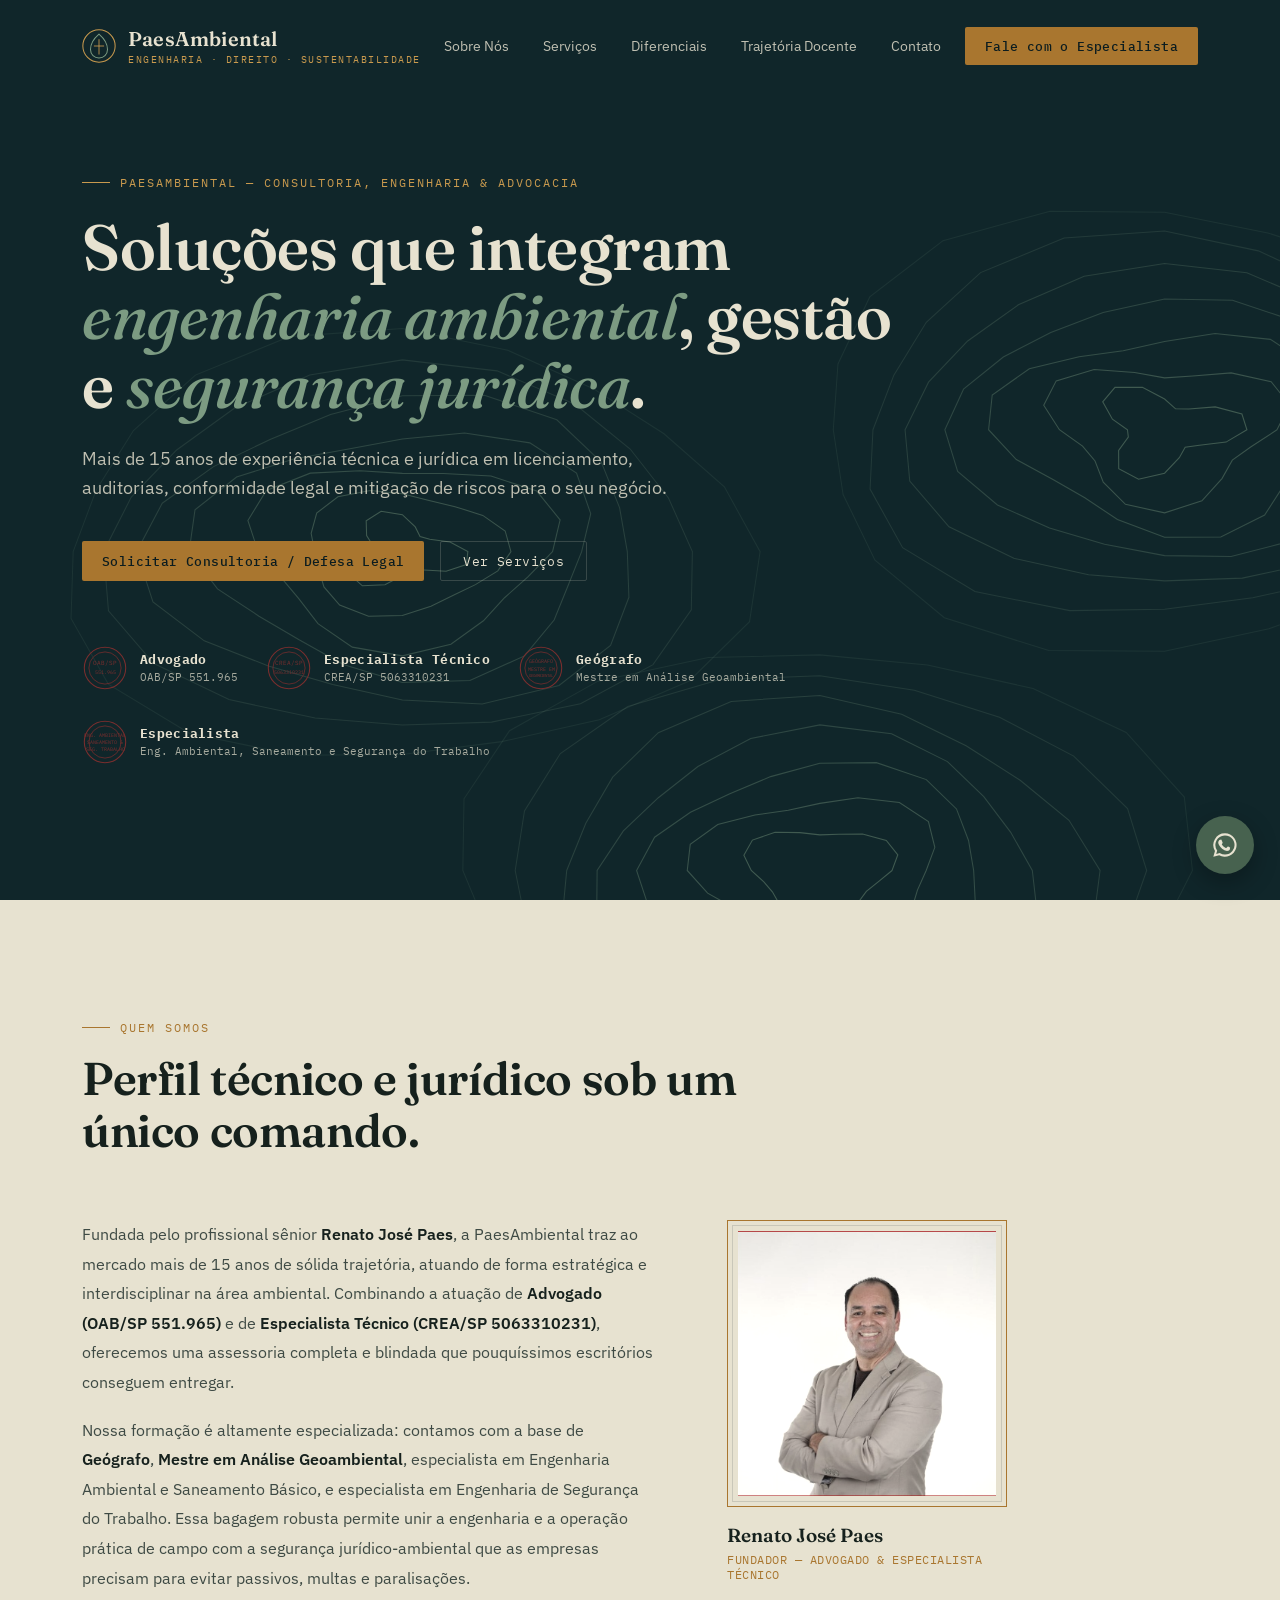
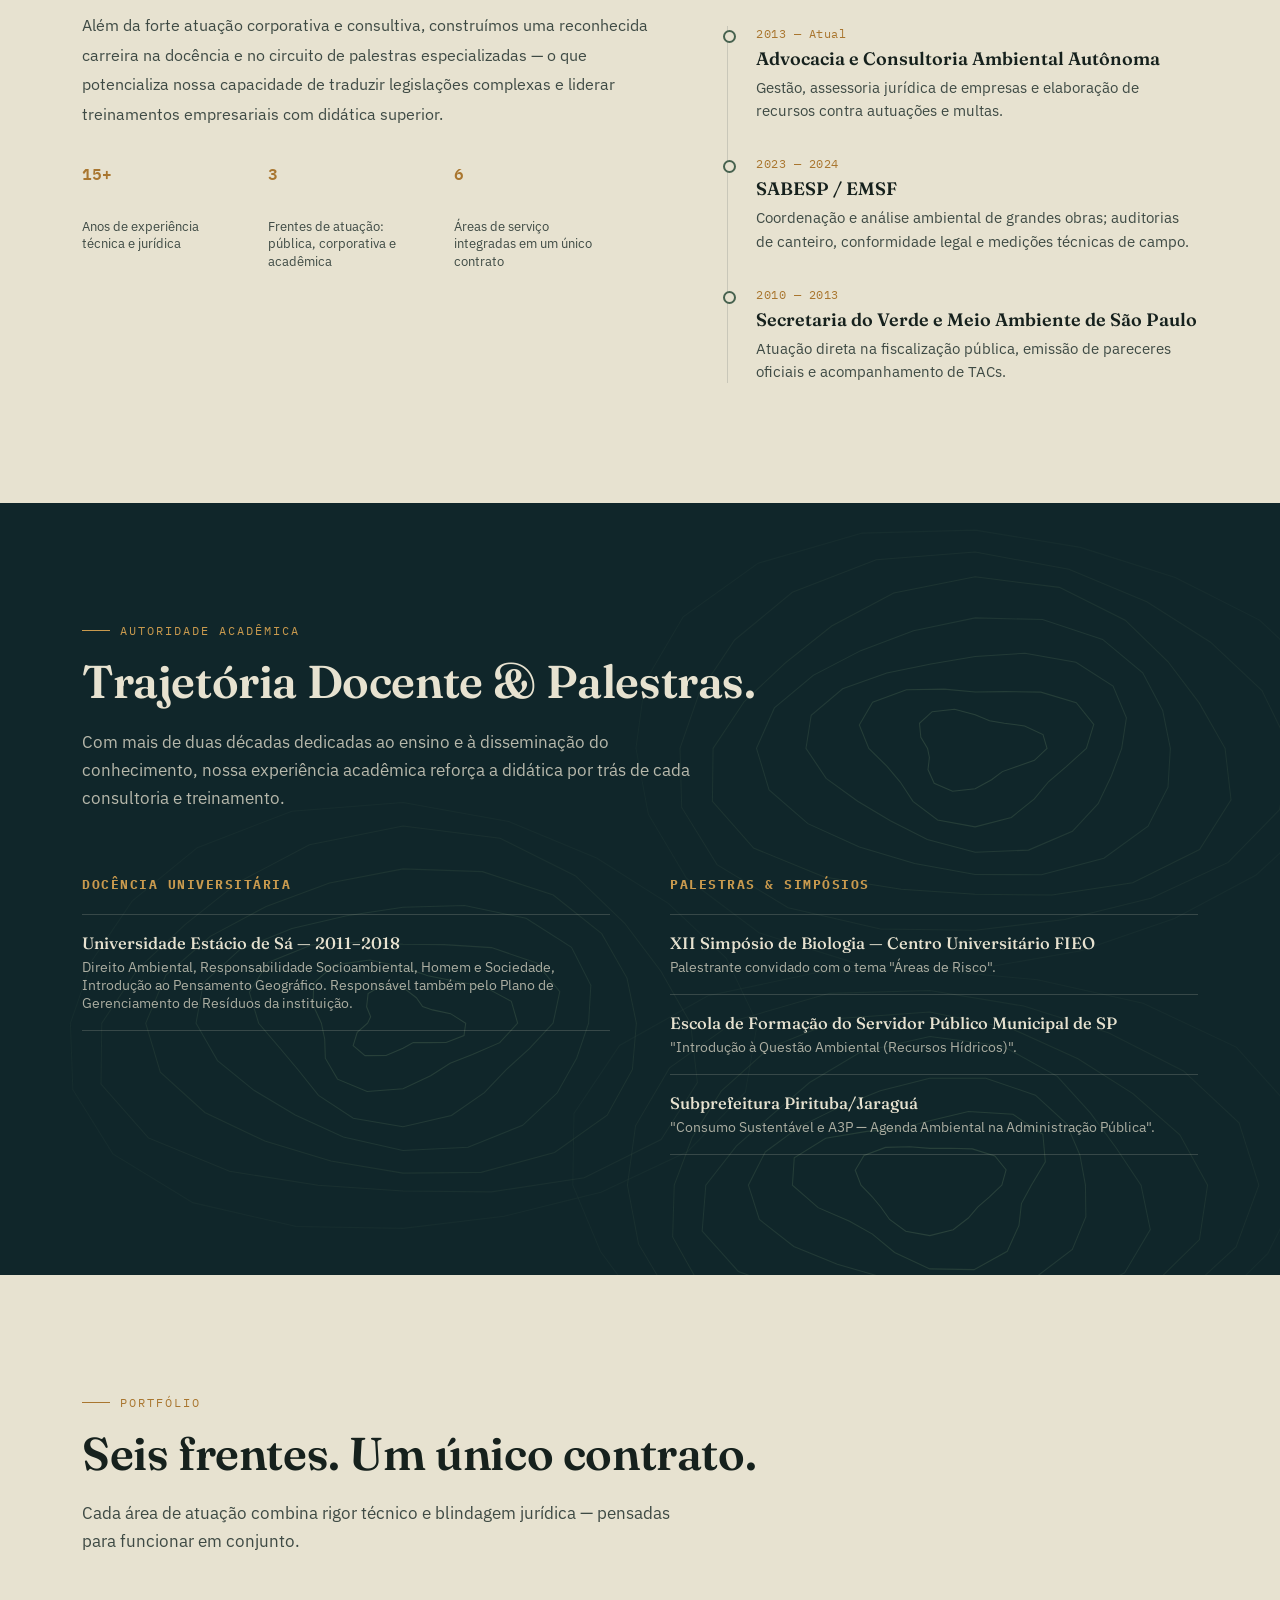
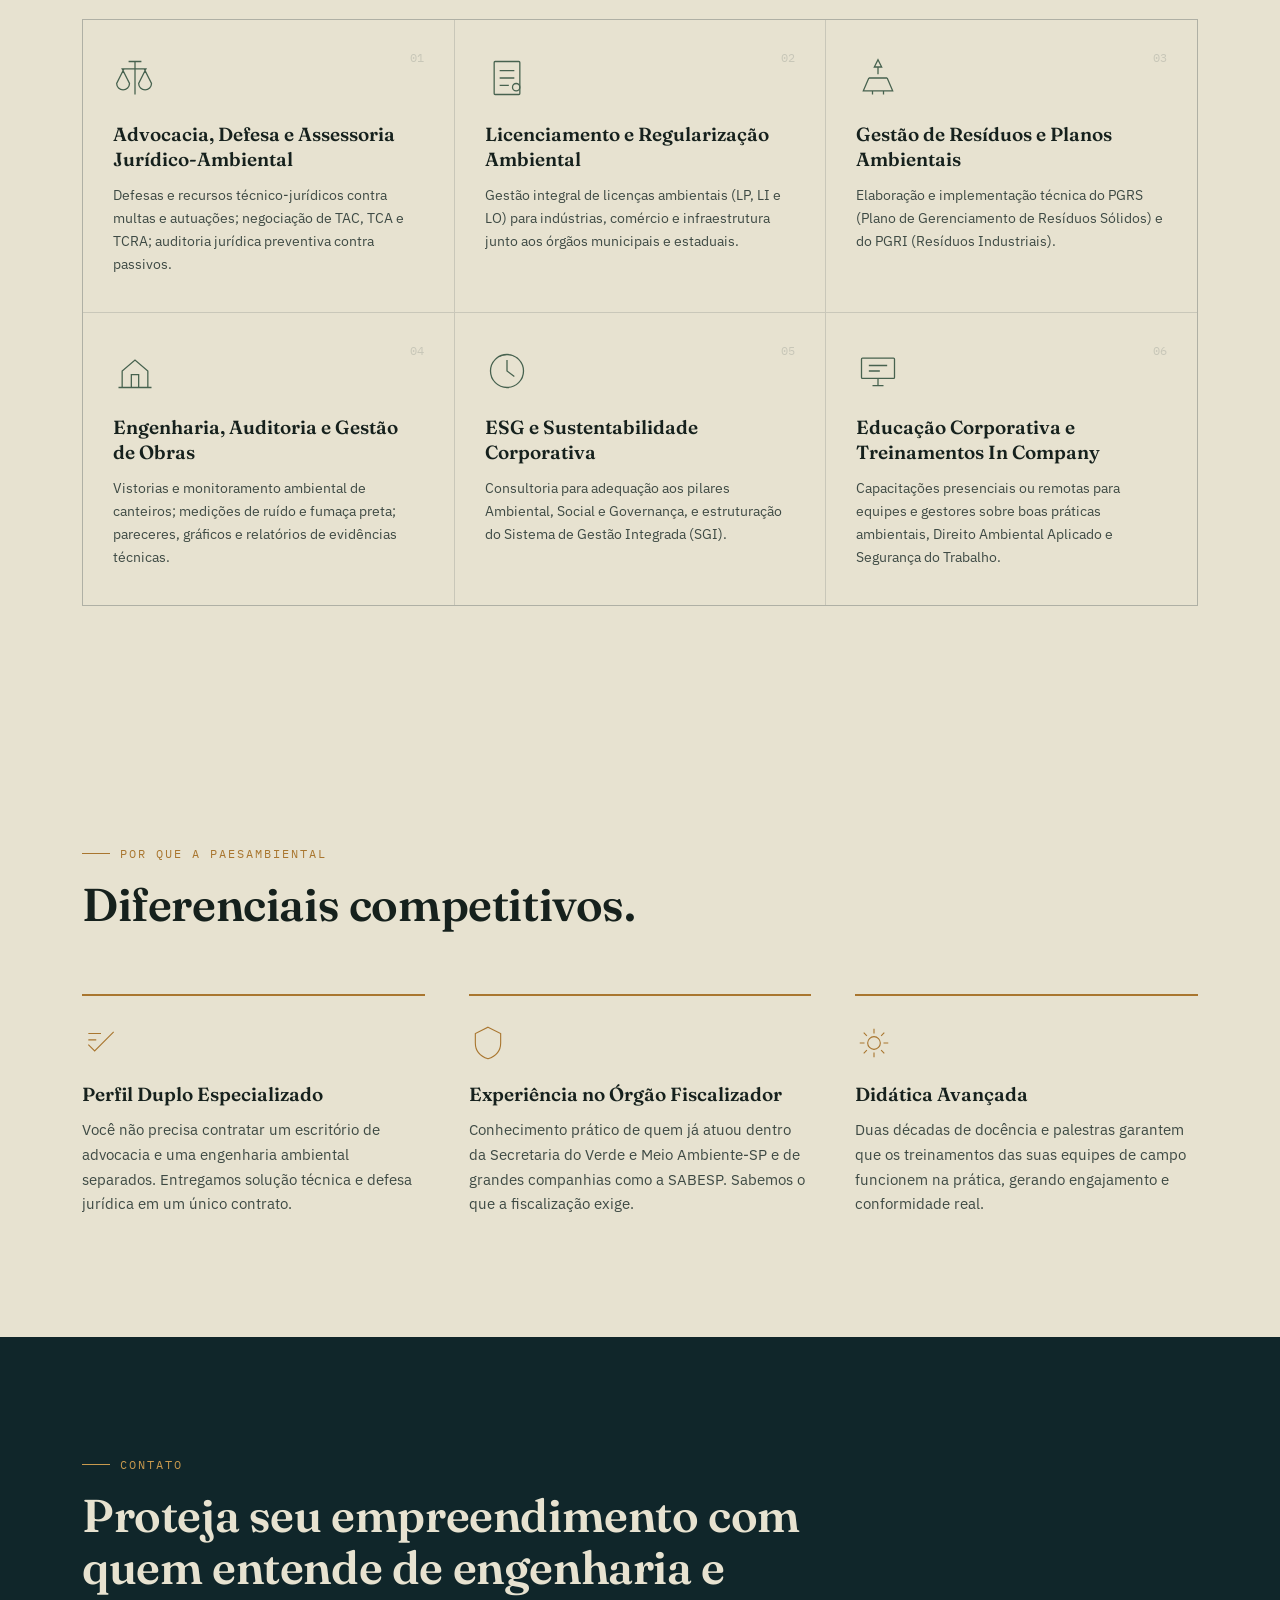
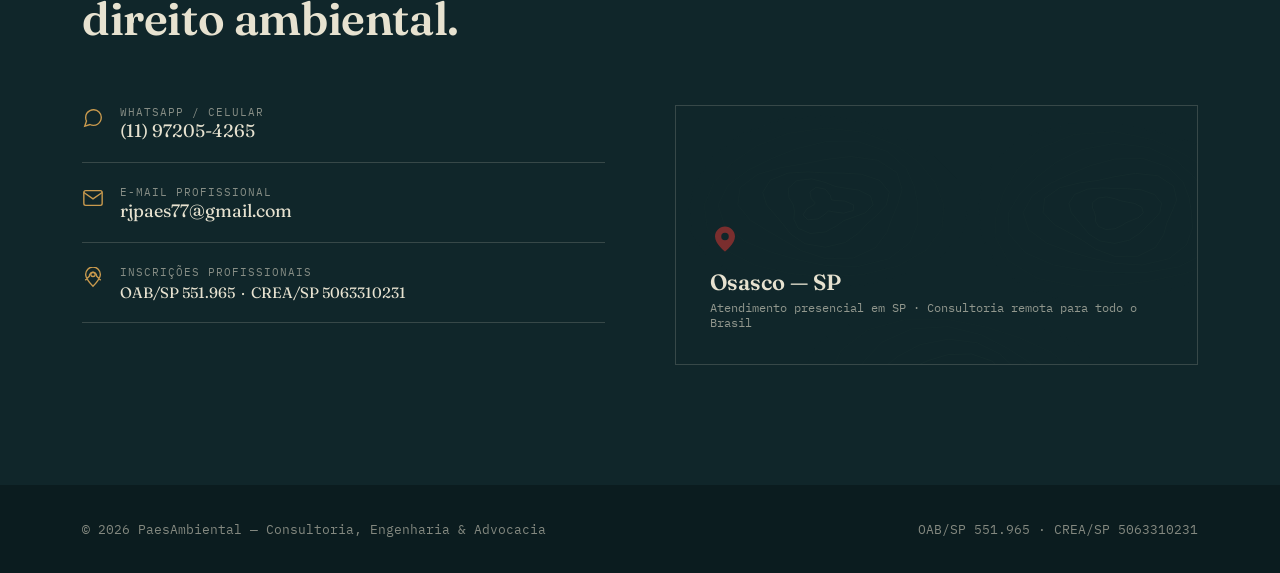
==== index.html @ eb21b3b8 "first commit" ====
<!DOCTYPE html>
<html lang="pt-BR">
<head>
<meta charset="UTF-8">
<meta name="viewport" content="width=device-width, initial-scale=1.0">
<title>PaesAmbiental — Engenharia, Direito & Sustentabilidade</title>
<link rel="preconnect" href="https://fonts.googleapis.com">
<link rel="preconnect" href="https://fonts.gstatic.com" crossorigin>
<link href="https://fonts.googleapis.com/css2?family=Fraunces:opsz,wght@9..144,400;9..144,500;9..144,600;9..144,700&family=IBM+Plex+Sans:wght@400;500;600&family=IBM+Plex+Mono:wght@400;500&display=swap" rel="stylesheet">
<style>
  :root{
    --ink:#10262A;
    --ink-2:#0B1C1F;
    --paper:#E7E2D0;
    --paper-2:#DED8C2;
    --moss:#47624F;
    --moss-light:#7C9B82;
    --brass:#A9762F;
    --brass-light:#C99A4E;
    --stamp:#7A2E2E;
    --text:#16211D;
    --text-soft:#3E4A44;
    --line: rgba(16,38,42,0.14);
    --line-light: rgba(231,226,208,0.18);
    --display: 'Fraunces', serif;
    --body: 'IBM Plex Sans', sans-serif;
    --mono: 'IBM Plex Mono', monospace;
  }
  *{margin:0;padding:0;box-sizing:border-box;}
  html{scroll-behavior:smooth;}
  body{
    font-family:var(--body);
    background:var(--paper);
    color:var(--text);
    overflow-x:hidden;
  }
  @media (prefers-reduced-motion: reduce){
    html{scroll-behavior:auto;}
    *{animation-duration:0.001ms !important; animation-iteration-count:1 !important; transition-duration:0.001ms !important;}
  }
  a{color:inherit;}
  img,svg{display:block;max-width:100%;}
  .wrap{max-width:1180px;margin:0 auto;padding:0 32px;}
  ::selection{background:var(--brass); color:var(--paper);}

  /* ---------- Contour texture (signature motif) ---------- */
  .contour-field{position:absolute;inset:0;overflow:hidden;pointer-events:none;z-index:0;}
  .contour-field svg{width:100%;height:100%;}
  .contour-line{fill:none;stroke-width:1;}

  /* ---------- Header ---------- */
  header{
    position:fixed;top:0;left:0;right:0;z-index:1000;
    background:rgba(16,38,42,0.0);
    transition:background .4s ease, box-shadow .4s ease, padding .3s ease;
    padding:26px 0;
  }
  header.scrolled{
    background:rgba(16,38,42,0.94);
    backdrop-filter:blur(8px);
    padding:14px 0;
    box-shadow:0 8px 30px rgba(0,0,0,0.25);
  }
  header .wrap{display:flex;align-items:center;justify-content:space-between;}
  .brand{display:flex;align-items:center;gap:12px;font-family:var(--display);font-weight:600;font-size:20px;color:var(--paper);letter-spacing:.2px;}
  .brand .mark{width:34px;height:34px;flex-shrink:0;}
  .brand small{display:block;font-family:var(--mono);font-size:9.5px;letter-spacing:1.5px;color:var(--brass-light);font-weight:400;text-transform:uppercase;margin-top:2px;}
  nav.mainnav{display:flex;align-items:center;gap:34px;}
  nav.mainnav a{
    font-size:14px;color:var(--paper);text-decoration:none;opacity:.82;
    position:relative;padding:4px 0;transition:opacity .2s;
  }
  nav.mainnav a:hover{opacity:1;}
  nav.mainnav a::after{
    content:'';position:absolute;left:0;bottom:0;height:1px;width:0;background:var(--brass-light);
    transition:width .25s ease;
  }
  nav.mainnav a:hover::after{width:100%;}
  .cta-btn{
    font-family:var(--mono);font-size:12.5px;letter-spacing:.4px;
    background:var(--brass);color:var(--ink-2);border:none;
    padding:11px 20px;border-radius:2px;cursor:pointer;text-decoration:none;
    display:inline-flex;align-items:center;gap:8px;font-weight:500;
    transition:background .2s, transform .2s;white-space:nowrap;
  }
  .cta-btn:hover{background:var(--brass-light);transform:translateY(-1px);}
  .burger{display:none;flex-direction:column;gap:5px;background:none;border:none;cursor:pointer;padding:6px;}
  .burger span{width:24px;height:2px;background:var(--paper);}

  .mobile-menu{
    position:fixed;inset:0;background:var(--ink-2);z-index:1100;
    display:flex;flex-direction:column;align-items:center;justify-content:center;gap:28px;
    transform:translateY(-100%);transition:transform .4s cubic-bezier(.7,0,.3,1);
  }
  .mobile-menu.open{transform:translateY(0);}
  .mobile-menu a{font-family:var(--display);font-size:26px;color:var(--paper);text-decoration:none;}
  .mobile-close{position:absolute;top:26px;right:32px;background:none;border:none;color:var(--paper);font-size:28px;cursor:pointer;}

  /* ---------- Hero ---------- */
  .hero{
    position:relative;min-height:100vh;background:var(--ink);color:var(--paper);
    display:flex;align-items:center;overflow:hidden;padding-top:110px;padding-bottom:70px;
  }
  .hero .wrap{position:relative;z-index:2;}
  .eyebrow{
    font-family:var(--mono);font-size:12px;letter-spacing:2px;text-transform:uppercase;
    color:var(--brass-light);margin-bottom:22px;display:flex;align-items:center;gap:10px;
    opacity:0;animation:fadeUp .8s .1s ease forwards;
  }
  .eyebrow::before{content:'';width:28px;height:1px;background:var(--brass-light);}
  h1.headline{
    font-family:var(--display);font-weight:600;
    font-size:clamp(34px,5.4vw,64px);line-height:1.08;letter-spacing:-.5px;
    max-width:850px;
    opacity:0;animation:fadeUp .9s .25s ease forwards;
  }
  h1.headline em{font-style:italic;font-weight:500;color:var(--moss-light);}
  .sub{
    margin-top:26px;font-size:18px;line-height:1.6;max-width:600px;color:rgba(231,226,208,.82);
    opacity:0;animation:fadeUp .9s .4s ease forwards;
  }
  .hero-actions{margin-top:38px;display:flex;gap:16px;flex-wrap:wrap;opacity:0;animation:fadeUp .9s .55s ease forwards;}
  .btn-ghost{
    font-family:var(--mono);font-size:12.5px;letter-spacing:.4px;color:var(--paper);
    border:1px solid var(--line-light);padding:11px 22px;border-radius:2px;text-decoration:none;
    transition:border-color .2s, background .2s;
  }
  .btn-ghost:hover{border-color:var(--brass-light);background:rgba(255,255,255,.04);}

  .seals-row{
    margin-top:64px;display:flex;gap:28px;flex-wrap:wrap;
    opacity:0;animation:fadeUp .9s .7s ease forwards;
  }
  .seal{
    display:flex;align-items:center;gap:12px;
  }
  .seal .stamp-icon{width:46px;height:46px;flex-shrink:0;}
  .seal .seal-text{font-family:var(--mono);font-size:11px;line-height:1.5;color:rgba(231,226,208,.7);}
  .seal .seal-text b{display:block;color:var(--paper);font-size:12.5px;letter-spacing:.3px;}

  @keyframes fadeUp{from{opacity:0;transform:translateY(18px);}to{opacity:1;transform:translateY(0);}}

  /* ---------- Section shared ---------- */
  section{position:relative;padding:120px 0;}
  .section-dark{background:var(--ink);color:var(--paper);}
  .section-tag{
    font-family:var(--mono);font-size:12px;letter-spacing:2px;text-transform:uppercase;color:var(--brass);
    display:flex;align-items:center;gap:10px;margin-bottom:18px;
  }
  .section-dark .section-tag{color:var(--brass-light);}
  .section-tag::before{content:'';width:28px;height:1px;background:currentColor;}
  h2.section-title{
    font-family:var(--display);font-weight:600;font-size:clamp(28px,4vw,46px);
    letter-spacing:-.4px;line-height:1.12;max-width:720px;
  }
  .section-intro{margin-top:20px;max-width:620px;font-size:16.5px;line-height:1.7;color:var(--text-soft);}
  .section-dark .section-intro{color:rgba(231,226,208,.78);}

  .reveal{opacity:0;transform:translateY(28px);transition:opacity .7s ease, transform .7s ease;}
  .reveal.in{opacity:1;transform:translateY(0);}

  /* ---------- Sobre ---------- */
  .about-grid{margin-top:64px;display:grid;grid-template-columns:1.1fr .9fr;gap:70px;align-items:start;}
  .about-copy p{font-size:16px;line-height:1.85;color:var(--text-soft);margin-bottom:18px;}
  .about-copy strong{color:var(--text);font-weight:600;}

  .stat-block{display:flex;gap:36px;margin-top:36px;flex-wrap:wrap;}
  .stat{font-family:var(--display);}
  .stat .num{font-size:46px;font-weight:600;color:var(--moss);line-height:1;}
  .stat .num span{font-family:var(--mono);font-size:16px;color:var(--brass);vertical-align:top;}
  .stat .label{font-family:var(--body);font-size:12.5px;color:var(--text-soft);margin-top:6px;max-width:150px;line-height:1.4;}

  .portrait-card{margin-bottom:44px;}
  .portrait-frame{
    position:relative;width:100%;max-width:280px;aspect-ratio:4/4.1;overflow:hidden;
    border:1px solid var(--brass);padding:10px;
  }
  .portrait-frame::before{
    content:'';position:absolute;top:4px;left:4px;right:4px;bottom:4px;border:1px solid var(--line);
    pointer-events:none;z-index:2;
  }
  .portrait-frame img{
    width:100%;height:100%;object-fit:cover;object-position:center 20%;
    filter:grayscale(.35) sepia(.08) contrast(1.03);
  }
  .portrait-caption{margin-top:16px;max-width:280px;}
  .portrait-caption .p-name{font-family:var(--display);font-weight:600;font-size:19px;}
  .portrait-caption .p-role{font-family:var(--mono);font-size:11.5px;letter-spacing:.5px;color:var(--brass);margin-top:5px;text-transform:uppercase;}

  .timeline{border-left:1px solid var(--line);padding-left:28px;display:flex;flex-direction:column;gap:34px;}
  .tl-item{position:relative;}
  .tl-item::before{
    content:'';position:absolute;left:-33px;top:4px;width:9px;height:9px;border-radius:50%;
    background:var(--paper);border:2px solid var(--moss);
  }
  .tl-item .tl-date{font-family:var(--mono);font-size:12px;color:var(--brass);letter-spacing:.5px;}
  .tl-item h4{font-family:var(--display);font-weight:600;font-size:18px;margin-top:6px;}
  .tl-item p{font-size:14.5px;color:var(--text-soft);margin-top:6px;line-height:1.6;}

  /* ---------- Docência ---------- */
  .lecture-grid{margin-top:64px;display:grid;grid-template-columns:1fr 1fr;gap:60px;}
  .lecture-col h3{font-family:var(--mono);font-size:12.5px;letter-spacing:1.5px;text-transform:uppercase;color:var(--brass-light);margin-bottom:22px;}
  .talk-item{border-top:1px solid var(--line-light);padding:18px 0;}
  .talk-item:last-child{border-bottom:1px solid var(--line-light);}
  .talk-item .talk-venue{font-family:var(--display);font-size:16.5px;font-weight:500;}
  .talk-item .talk-topic{font-size:14px;color:rgba(231,226,208,.72);margin-top:5px;}

  /* ---------- Serviços ---------- */
  .services-grid{margin-top:64px;display:grid;grid-template-columns:repeat(3,1fr);gap:1px;background:var(--line);border:1px solid var(--line);}
  .svc-card{
    background:var(--paper);padding:36px 30px;position:relative;overflow:hidden;
    transition:background .35s ease;
  }
  .svc-card:hover{background:var(--paper-2);}
  .svc-icon{width:44px;height:44px;color:var(--moss);margin-bottom:22px;transition:transform .35s ease;}
  .svc-card:hover .svc-icon{transform:translateY(-3px);}
  .svc-card h4{font-family:var(--display);font-weight:600;font-size:19px;margin-bottom:12px;line-height:1.3;}
  .svc-card p{font-size:14px;line-height:1.65;color:var(--text-soft);}
  .svc-num{position:absolute;top:30px;right:30px;font-family:var(--mono);font-size:12px;color:var(--line);}

  /* ---------- Diferenciais ---------- */
  .diff-grid{margin-top:64px;display:grid;grid-template-columns:repeat(3,1fr);gap:44px;}
  .diff-card{padding-top:28px;border-top:2px solid var(--brass);}
  .diff-card .diff-icon{width:38px;height:38px;color:var(--brass);margin-bottom:20px;}
  .diff-card h4{font-family:var(--display);font-weight:600;font-size:19px;margin-bottom:12px;}
  .diff-card p{font-size:14.5px;line-height:1.7;color:var(--text-soft);}

  /* ---------- Contato ---------- */
  .contact-wrap{display:grid;grid-template-columns:1fr 1fr;gap:70px;margin-top:60px;align-items:start;}
  .contact-list{display:flex;flex-direction:column;gap:22px;}
  .contact-row{display:flex;gap:16px;align-items:flex-start;padding-bottom:20px;border-bottom:1px solid var(--line-light);}
  .contact-row .c-icon{width:22px;height:22px;color:var(--brass-light);flex-shrink:0;margin-top:2px;}
  .contact-row .c-label{font-family:var(--mono);font-size:11px;letter-spacing:1px;text-transform:uppercase;color:rgba(231,226,208,.55);}
  .contact-row .c-value{font-family:var(--display);font-size:18px;margin-top:4px;}
  .contact-row a.c-value{text-decoration:none;transition:color .2s;}
  .contact-row a.c-value:hover{color:var(--brass-light);}

  .map-box{
    border:1px solid var(--line-light);padding:34px;position:relative;overflow:hidden;min-height:260px;
    display:flex;flex-direction:column;justify-content:flex-end;
  }
  .map-box .contour-field svg{opacity:.5;}
  .map-pin{width:30px;height:30px;color:var(--stamp);position:relative;z-index:2;}
  .map-box .city{font-family:var(--display);font-size:22px;font-weight:600;margin-top:14px;position:relative;z-index:2;}
  .map-box .region{font-family:var(--mono);font-size:12px;color:rgba(231,226,208,.6);margin-top:4px;position:relative;z-index:2;}

  footer{background:var(--ink-2);color:rgba(231,226,208,.55);padding:36px 0;font-size:12.5px;font-family:var(--mono);}
  footer .wrap{display:flex;justify-content:space-between;flex-wrap:wrap;gap:12px;}

  /* Floating WhatsApp */
  .float-wa{
    position:fixed;bottom:26px;right:26px;z-index:900;
    width:58px;height:58px;border-radius:50%;background:var(--moss);
    display:flex;align-items:center;justify-content:center;box-shadow:0 8px 24px rgba(0,0,0,.3);
    text-decoration:none;animation:pulse 2.6s infinite;
  }
  .float-wa svg{width:28px;height:28px;color:var(--paper);}
  @keyframes pulse{
    0%{box-shadow:0 8px 24px rgba(0,0,0,.3), 0 0 0 0 rgba(71,98,79,.55);}
    70%{box-shadow:0 8px 24px rgba(0,0,0,.3), 0 0 0 16px rgba(71,98,79,0);}
    100%{box-shadow:0 8px 24px rgba(0,0,0,.3), 0 0 0 0 rgba(71,98,79,0);}
  }

  /* Counter helper */
  .count{font-variant-numeric:tabular-nums;}

  @media (max-width:920px){
    nav.mainnav, header .cta-btn{display:none;}
    .burger{display:flex;}
    .about-grid, .lecture-grid, .contact-wrap{grid-template-columns:1fr;gap:40px;}
    .services-grid{grid-template-columns:1fr;}
    .diff-grid{grid-template-columns:1fr;gap:36px;}
    .seals-row{gap:20px;}
  }
</style>
</head>
<body>

<!-- ===== Header ===== -->
<header id="siteHeader">
  <div class="wrap">
    <div class="brand">
      <svg class="mark" viewBox="0 0 40 40" fill="none">
        <circle cx="20" cy="20" r="19" stroke="#C99A4E" stroke-width="1.2"/>
        <path d="M20 6 C13 12 10 18 10 24 C10 30 14.5 34 20 34 C25.5 34 30 30 30 24 C30 18 27 12 20 6 Z" stroke="#7C9B82" stroke-width="1.2" fill="none"/>
        <path d="M20 12 L20 30 M14 20 L26 20" stroke="#C99A4E" stroke-width="1"/>
      </svg>
      <div>
        PaesAmbiental
        <small>Engenharia · Direito · Sustentabilidade</small>
      </div>
    </div>
    <nav class="mainnav">
      <a href="#sobre">Sobre Nós</a>
      <a href="#servicos">Serviços</a>
      <a href="#diferenciais">Diferenciais</a>
      <a href="#docencia">Trajetória Docente</a>
      <a href="#contato">Contato</a>
    </nav>
    <a class="cta-btn" href="https://wa.me/5511972054265" target="_blank" rel="noopener">
      Fale com o Especialista
    </a>
    <button class="burger" id="burgerBtn" aria-label="Abrir menu">
      <span></span><span></span><span></span>
    </button>
  </div>
</header>

<div class="mobile-menu" id="mobileMenu">
  <button class="mobile-close" id="mobileClose" aria-label="Fechar menu">&times;</button>
  <a href="#sobre">Sobre Nós</a>
  <a href="#servicos">Serviços</a>
  <a href="#diferenciais">Diferenciais</a>
  <a href="#docencia">Trajetória Docente</a>
  <a href="#contato">Contato</a>
</div>

<!-- ===== Hero ===== -->
<section class="hero">
  <div class="contour-field" id="contourField"></div>
  <div class="wrap">
    <div class="eyebrow">PaesAmbiental — Consultoria, Engenharia &amp; Advocacia</div>
    <h1 class="headline">Soluções que integram <em>engenharia ambiental</em>, gestão e <em>segurança jurídica</em>.</h1>
    <p class="sub">Mais de 15 anos de experiência técnica e jurídica em licenciamento, auditorias, conformidade legal e mitigação de riscos para o seu negócio.</p>
    <div class="hero-actions">
      <a class="cta-btn" href="https://wa.me/5511972054265" target="_blank" rel="noopener">Solicitar Consultoria / Defesa Legal</a>
      <a class="btn-ghost" href="#servicos">Ver Serviços</a>
    </div>
    <div class="seals-row">
      <div class="seal">
        <svg class="stamp-icon" viewBox="0 0 60 60" fill="none"><circle cx="30" cy="30" r="27" stroke="#7A2E2E" stroke-width="1.4"/><circle cx="30" cy="30" r="21" stroke="#7A2E2E" stroke-width="1"/><text x="30" y="26" text-anchor="middle" font-family="IBM Plex Mono" font-size="8" fill="#7A2E2E">OAB/SP</text><text x="30" y="38" text-anchor="middle" font-family="IBM Plex Mono" font-size="7" fill="#7A2E2E">551.965</text></svg>
        <div class="seal-text"><b>Advogado</b>OAB/SP 551.965</div>
      </div>
      <div class="seal">
        <svg class="stamp-icon" viewBox="0 0 60 60" fill="none"><circle cx="30" cy="30" r="27" stroke="#7A2E2E" stroke-width="1.4"/><circle cx="30" cy="30" r="21" stroke="#7A2E2E" stroke-width="1"/><text x="30" y="26" text-anchor="middle" font-family="IBM Plex Mono" font-size="8" fill="#7A2E2E">CREA/SP</text><text x="30" y="38" text-anchor="middle" font-family="IBM Plex Mono" font-size="6.3" fill="#7A2E2E">5063310231</text></svg>
        <div class="seal-text"><b>Especialista Técnico</b>CREA/SP 5063310231</div>
      </div>
      <div class="seal">
        <svg class="stamp-icon" viewBox="0 0 60 60" fill="none"><circle cx="30" cy="30" r="27" stroke="#7A2E2E" stroke-width="1.4"/><circle cx="30" cy="30" r="21" stroke="#7A2E2E" stroke-width="1"/><text x="30" y="24" text-anchor="middle" font-family="IBM Plex Mono" font-size="6.5" fill="#7A2E2E">GEÓGRAFO</text><text x="30" y="34" text-anchor="middle" font-family="IBM Plex Mono" font-size="6.5" fill="#7A2E2E">MESTRE EM</text><text x="30" y="42" text-anchor="middle" font-family="IBM Plex Mono" font-size="5.6" fill="#7A2E2E">GEOAMBIENTAL</text></svg>
        <div class="seal-text"><b>Geógrafo</b>Mestre em Análise Geoambiental</div>
      </div>
      <div class="seal">
        <svg class="stamp-icon" viewBox="0 0 60 60" fill="none"><circle cx="30" cy="30" r="27" stroke="#7A2E2E" stroke-width="1.4"/><circle cx="30" cy="30" r="21" stroke="#7A2E2E" stroke-width="1"/><text x="30" y="24" text-anchor="middle" font-family="IBM Plex Mono" font-size="6" fill="#7A2E2E">ENG. AMBIENTAL</text><text x="30" y="33" text-anchor="middle" font-family="IBM Plex Mono" font-size="6" fill="#7A2E2E">SANEAMENTO &amp;</text><text x="30" y="42" text-anchor="middle" font-family="IBM Plex Mono" font-size="6" fill="#7A2E2E">SEG. TRABALHO</text></svg>
        <div class="seal-text"><b>Especialista</b>Eng. Ambiental, Saneamento e Segurança do Trabalho</div>
      </div>
    </div>
  </div>
</section>

<!-- ===== Sobre ===== -->
<section id="sobre">
  <div class="wrap">
    <div class="section-tag reveal">Quem Somos</div>
    <h2 class="section-title reveal">Perfil técnico e jurídico sob um único comando.</h2>
    <div class="about-grid">
      <div class="about-copy reveal">
        <p>Fundada pelo profissional sênior <strong>Renato José Paes</strong>, a PaesAmbiental traz ao mercado mais de 15 anos de sólida trajetória, atuando de forma estratégica e interdisciplinar na área ambiental. Combinando a atuação de <strong>Advogado (OAB/SP 551.965)</strong> e de <strong>Especialista Técnico (CREA/SP 5063310231)</strong>, oferecemos uma assessoria completa e blindada que pouquíssimos escritórios conseguem entregar.</p>
        <p>Nossa formação é altamente especializada: contamos com a base de <strong>Geógrafo</strong>, <strong>Mestre em Análise Geoambiental</strong>, especialista em Engenharia Ambiental e Saneamento Básico, e especialista em Engenharia de Segurança do Trabalho. Essa bagagem robusta permite unir a engenharia e a operação prática de campo com a segurança jurídico-ambiental que as empresas precisam para evitar passivos, multas e paralisações.</p>
        <p>Além da forte atuação corporativa e consultiva, construímos uma reconhecida carreira na docência e no circuito de palestras especializadas — o que potencializa nossa capacidade de traduzir legislações complexas e liderar treinamentos empresariais com didática superior.</p>
        <div class="stat-block">
          <div class="stat"><div class="num"><span class="count" data-target="15">0</span><span>+</span></div><div class="label">Anos de experiência técnica e jurídica</div></div>
          <div class="stat"><div class="num"><span class="count" data-target="3">0</span></div><div class="label">Frentes de atuação: pública, corporativa e acadêmica</div></div>
          <div class="stat"><div class="num"><span class="count" data-target="6">0</span></div><div class="label">Áreas de serviço integradas em um único contrato</div></div>
        </div>
      </div>
      <div class="reveal">
        <div class="portrait-card">
          <div class="portrait-frame">
            <img src="[data-uri]" alt="Renato José Paes, fundador da PaesAmbiental">
          </div>
          <div class="portrait-caption">
            <div class="p-name">Renato José Paes</div>
            <div class="p-role">Fundador — Advogado &amp; Especialista Técnico</div>
          </div>
        </div>
        <div class="timeline">
          <div class="tl-item">
            <div class="tl-date">2013 — Atual</div>
            <h4>Advocacia e Consultoria Ambiental Autônoma</h4>
            <p>Gestão, assessoria jurídica de empresas e elaboração de recursos contra autuações e multas.</p>
          </div>
          <div class="tl-item">
            <div class="tl-date">2023 — 2024</div>
            <h4>SABESP / EMSF</h4>
            <p>Coordenação e análise ambiental de grandes obras; auditorias de canteiro, conformidade legal e medições técnicas de campo.</p>
          </div>
          <div class="tl-item">
            <div class="tl-date">2010 — 2013</div>
            <h4>Secretaria do Verde e Meio Ambiente de São Paulo</h4>
            <p>Atuação direta na fiscalização pública, emissão de pareceres oficiais e acompanhamento de TACs.</p>
          </div>
        </div>
      </div>
    </div>
  </div>
</section>

<!-- ===== Docência ===== -->
<section id="docencia" class="section-dark">
  <div class="contour-field" id="contourField2"></div>
  <div class="wrap" style="position:relative;z-index:2;">
    <div class="section-tag reveal">Autoridade Acadêmica</div>
    <h2 class="section-title reveal">Trajetória Docente &amp; Palestras.</h2>
    <p class="section-intro reveal">Com mais de duas décadas dedicadas ao ensino e à disseminação do conhecimento, nossa experiência acadêmica reforça a didática por trás de cada consultoria e treinamento.</p>
    <div class="lecture-grid">
      <div class="lecture-col reveal">
        <h3>Docência Universitária</h3>
        <div class="talk-item">
          <div class="talk-venue">Universidade Estácio de Sá — 2011–2018</div>
          <div class="talk-topic">Direito Ambiental, Responsabilidade Socioambiental, Homem e Sociedade, Introdução ao Pensamento Geográfico. Responsável também pelo Plano de Gerenciamento de Resíduos da instituição.</div>
        </div>
      </div>
      <div class="lecture-col reveal">
        <h3>Palestras &amp; Simpósios</h3>
        <div class="talk-item">
          <div class="talk-venue">XII Simpósio de Biologia — Centro Universitário FIEO</div>
          <div class="talk-topic">Palestrante convidado com o tema "Áreas de Risco".</div>
        </div>
        <div class="talk-item">
          <div class="talk-venue">Escola de Formação do Servidor Público Municipal de SP</div>
          <div class="talk-topic">"Introdução à Questão Ambiental (Recursos Hídricos)".</div>
        </div>
        <div class="talk-item">
          <div class="talk-venue">Subprefeitura Pirituba/Jaraguá</div>
          <div class="talk-topic">"Consumo Sustentável e A3P — Agenda Ambiental na Administração Pública".</div>
        </div>
      </div>
    </div>
  </div>
</section>

<!-- ===== Serviços ===== -->
<section id="servicos">
  <div class="wrap">
    <div class="section-tag reveal">Portfólio</div>
    <h2 class="section-title reveal">Seis frentes. Um único contrato.</h2>
    <p class="section-intro reveal">Cada área de atuação combina rigor técnico e blindagem jurídica — pensadas para funcionar em conjunto.</p>
  </div>
  <div class="wrap">
    <div class="services-grid">
      <div class="svc-card reveal">
        <span class="svc-num">01</span>
        <svg class="svc-icon" viewBox="0 0 48 48" fill="none" stroke="currentColor" stroke-width="1.4"><path d="M24 6v36M12 14l-8 16a7 7 0 0014 0l-8-16zM36 14l-8 16a7 7 0 0014 0l-8-16zM12 14h24M17 6h14"/></svg>
        <h4>Advocacia, Defesa e Assessoria Jurídico-Ambiental</h4>
        <p>Defesas e recursos técnico-jurídicos contra multas e autuações; negociação de TAC, TCA e TCRA; auditoria jurídica preventiva contra passivos.</p>
      </div>
      <div class="svc-card reveal">
        <span class="svc-num">02</span>
        <svg class="svc-icon" viewBox="0 0 48 48" fill="none" stroke="currentColor" stroke-width="1.4"><rect x="10" y="6" width="28" height="36" rx="1"/><path d="M16 16h16M16 24h16M16 32h10"/><circle cx="34" cy="34" r="4"/></svg>
        <h4>Licenciamento e Regularização Ambiental</h4>
        <p>Gestão integral de licenças ambientais (LP, LI e LO) para indústrias, comércio e infraestrutura junto aos órgãos municipais e estaduais.</p>
      </div>
      <div class="svc-card reveal">
        <span class="svc-num">03</span>
        <svg class="svc-icon" viewBox="0 0 48 48" fill="none" stroke="currentColor" stroke-width="1.4"><path d="M24 4l4 8h-8l4-8zM24 12v8M14 24l-6 14h32l-6-14M14 24h20M18 38v4M30 38v4"/></svg>
        <h4>Gestão de Resíduos e Planos Ambientais</h4>
        <p>Elaboração e implementação técnica do PGRS (Plano de Gerenciamento de Resíduos Sólidos) e do PGRI (Resíduos Industriais).</p>
      </div>
      <div class="svc-card reveal">
        <span class="svc-num">04</span>
        <svg class="svc-icon" viewBox="0 0 48 48" fill="none" stroke="currentColor" stroke-width="1.4"><path d="M6 42h36M10 42V24l14-12 14 12v18M20 42V28h8v14"/></svg>
        <h4>Engenharia, Auditoria e Gestão de Obras</h4>
        <p>Vistorias e monitoramento ambiental de canteiros; medições de ruído e fumaça preta; pareceres, gráficos e relatórios de evidências técnicas.</p>
      </div>
      <div class="svc-card reveal">
        <span class="svc-num">05</span>
        <svg class="svc-icon" viewBox="0 0 48 48" fill="none" stroke="currentColor" stroke-width="1.4"><circle cx="24" cy="24" r="18"/><path d="M24 12v12l8 6"/></svg>
        <h4>ESG e Sustentabilidade Corporativa</h4>
        <p>Consultoria para adequação aos pilares Ambiental, Social e Governança, e estruturação do Sistema de Gestão Integrada (SGI).</p>
      </div>
      <div class="svc-card reveal">
        <span class="svc-num">06</span>
        <svg class="svc-icon" viewBox="0 0 48 48" fill="none" stroke="currentColor" stroke-width="1.4"><rect x="6" y="10" width="36" height="22" rx="1"/><path d="M18 40h12M24 32v8M14 18h20M14 24h12"/></svg>
        <h4>Educação Corporativa e Treinamentos In Company</h4>
        <p>Capacitações presenciais ou remotas para equipes e gestores sobre boas práticas ambientais, Direito Ambiental Aplicado e Segurança do Trabalho.</p>
      </div>
    </div>
  </div>
</section>

<!-- ===== Diferenciais ===== -->
<section id="diferenciais">
  <div class="wrap">
    <div class="section-tag reveal">Por que a PaesAmbiental</div>
    <h2 class="section-title reveal">Diferenciais competitivos.</h2>
    <div class="diff-grid">
      <div class="diff-card reveal">
        <svg class="diff-icon" viewBox="0 0 48 48" fill="none" stroke="currentColor" stroke-width="1.4"><path d="M8 26l8 8 24-24"/><path d="M8 12h16M8 20h10"/></svg>
        <h4>Perfil Duplo Especializado</h4>
        <p>Você não precisa contratar um escritório de advocacia e uma engenharia ambiental separados. Entregamos solução técnica e defesa jurídica em um único contrato.</p>
      </div>
      <div class="diff-card reveal">
        <svg class="diff-icon" viewBox="0 0 48 48" fill="none" stroke="currentColor" stroke-width="1.4"><path d="M24 4l16 8v12c0 11-7 17-16 20-9-3-16-9-16-20V12l16-8z"/></svg>
        <h4>Experiência no Órgão Fiscalizador</h4>
        <p>Conhecimento prático de quem já atuou dentro da Secretaria do Verde e Meio Ambiente-SP e de grandes companhias como a SABESP. Sabemos o que a fiscalização exige.</p>
      </div>
      <div class="diff-card reveal">
        <svg class="diff-icon" viewBox="0 0 48 48" fill="none" stroke="currentColor" stroke-width="1.4"><path d="M24 6v6M24 36v6M6 24h6M36 24h6M11 11l4 4M33 33l4 4M11 37l4-4M33 15l4-4"/><circle cx="24" cy="24" r="8"/></svg>
        <h4>Didática Avançada</h4>
        <p>Duas décadas de docência e palestras garantem que os treinamentos das suas equipes de campo funcionem na prática, gerando engajamento e conformidade real.</p>
      </div>
    </div>
  </div>
</section>

<!-- ===== Contato ===== -->
<section id="contato" class="section-dark">
  <div class="wrap">
    <div class="section-tag reveal">Contato</div>
    <h2 class="section-title reveal">Proteja seu empreendimento com quem entende de engenharia e direito ambiental.</h2>
    <div class="contact-wrap">
      <div class="contact-list reveal">
        <div class="contact-row">
          <svg class="c-icon" viewBox="0 0 24 24" fill="none" stroke="currentColor" stroke-width="1.5"><path d="M21 11.5a8.38 8.38 0 01-.9 3.8 8.5 8.5 0 01-7.6 4.7 8.38 8.38 0 01-3.8-.9L3 21l1.9-5.7a8.38 8.38 0 01-.9-3.8 8.5 8.5 0 014.7-7.6 8.38 8.38 0 013.8-.9h.5a8.48 8.48 0 018 8v.5z"/></svg>
          <div>
            <div class="c-label">WhatsApp / Celular</div>
            <a class="c-value" href="https://wa.me/5511972054265" target="_blank" rel="noopener">(11) 97205-4265</a>
          </div>
        </div>
        <div class="contact-row">
          <svg class="c-icon" viewBox="0 0 24 24" fill="none" stroke="currentColor" stroke-width="1.5"><path d="M4 4h16v16H4z" opacity="0"/><path d="M22 6l-10 7L2 6"/><rect x="2" y="4" width="20" height="16" rx="2"/></svg>
          <div>
            <div class="c-label">E-mail Profissional</div>
            <a class="c-value" href="mailto:rjpaes77@gmail.com">rjpaes77@gmail.com</a>
          </div>
        </div>
        <div class="contact-row">
          <svg class="c-icon" viewBox="0 0 24 24" fill="none" stroke="currentColor" stroke-width="1.5"><path d="M20.4 14.5L16 10a4 4 0 10-8 0l-4.4 4.5M12 21c4-4 8-8.5 8-13a8 8 0 10-16 0c0 4.5 4 9 8 13z"/><circle cx="12" cy="8" r="2.4"/></svg>
          <div>
            <div class="c-label">Inscrições Profissionais</div>
            <div class="c-value" style="font-size:15px;">OAB/SP 551.965 &nbsp;·&nbsp; CREA/SP 5063310231</div>
          </div>
        </div>
      </div>
      <div class="map-box reveal">
        <div class="contour-field" id="contourField3"></div>
        <svg class="map-pin" viewBox="0 0 24 24" fill="currentColor"><path d="M12 2C7.6 2 4 5.6 4 10c0 6 8 12 8 12s8-6 8-12c0-4.4-3.6-8-8-8zm0 11a3 3 0 110-6 3 3 0 010 6z"/></svg>
        <div class="city">Osasco — SP</div>
        <div class="region">Atendimento presencial em SP · Consultoria remota para todo o Brasil</div>
      </div>
    </div>
  </div>
</section>

<footer>
  <div class="wrap">
    <div>© <span id="year"></span> PaesAmbiental — Consultoria, Engenharia &amp; Advocacia</div>
    <div>OAB/SP 551.965 · CREA/SP 5063310231</div>
  </div>
</footer>

<a class="float-wa" href="https://wa.me/5511972054265" target="_blank" rel="noopener" aria-label="Falar no WhatsApp">
  <svg viewBox="0 0 24 24" fill="currentColor"><path d="M12 2a10 10 0 00-8.6 15.1L2 22l5-1.3A10 10 0 1012 2zm0 18.2a8.2 8.2 0 01-4.2-1.1l-.3-.2-3 .8.8-2.9-.2-.3A8.2 8.2 0 1112 20.2zm4.5-6.1c-.2-.1-1.5-.7-1.7-.8-.2-.1-.4-.1-.6.1s-.7.8-.9 1c-.2.2-.3.2-.6.1a6.7 6.7 0 01-2-1.2 7.4 7.4 0 01-1.4-1.7c-.1-.2 0-.4.1-.5l.4-.5c.1-.1.2-.3.2-.4s0-.3-.1-.4-.6-1.5-.9-2c-.2-.5-.4-.4-.6-.4h-.5a1 1 0 00-.7.3 3 3 0 00-1 2.2c0 1.3.9 2.6 1.1 2.8s1.7 2.7 4.2 3.7a14 14 0 001.4.5 3.4 3.4 0 001.5.1c.5-.1 1.5-.6 1.7-1.2s.2-1.1.2-1.2-.2-.2-.4-.3z"/></svg>
</a>

<script>
  // Header scroll state
  const header = document.getElementById('siteHeader');
  window.addEventListener('scroll', () => {
    header.classList.toggle('scrolled', window.scrollY > 40);
  }, {passive:true});

  // Mobile menu
  const burger = document.getElementById('burgerBtn');
  const mobileMenu = document.getElementById('mobileMenu');
  const mobileClose = document.getElementById('mobileClose');
  burger.addEventListener('click', () => mobileMenu.classList.add('open'));
  mobileClose.addEventListener('click', () => mobileMenu.classList.remove('open'));
  mobileMenu.querySelectorAll('a').forEach(a => a.addEventListener('click', () => mobileMenu.classList.remove('open')));

  // Scroll reveal
  const revealEls = document.querySelectorAll('.reveal');
  const io = new IntersectionObserver((entries) => {
    entries.forEach(entry => {
      if (entry.isIntersecting) {
        entry.target.classList.add('in');
        io.unobserve(entry.target);
      }
    });
  }, {threshold:0.15});
  revealEls.forEach(el => io.observe(el));

  // Animated counters
  const counters = document.querySelectorAll('.count');
  const cio = new IntersectionObserver((entries) => {
    entries.forEach(entry => {
      if (entry.isIntersecting) {
        const el = entry.target;
        const target = parseInt(el.dataset.target, 10);
        let cur = 0;
        const step = Math.max(1, Math.round(target/30));
        const t = setInterval(() => {
          cur += step;
          if (cur >= target) { cur = target; clearInterval(t); }
          el.textContent = cur;
        }, 35);
        cio.unobserve(el);
      }
    });
  }, {threshold:0.5});
  counters.forEach(el => cio.observe(el));

  // Generate topographic contour SVG background
  function makeContours(container, seed, strokeColor) {
    const w = 1200, h = 900;
    let rand = seed;
    function r() { rand = (rand * 9301 + 49297) % 233280; return rand / 233280; }
    let svg = `<svg viewBox="0 0 ${w} ${h}" preserveAspectRatio="xMidYMid slice">`;
    const centers = [[200+r()*200,300+r()*300],[900+r()*200,200+r()*300],[600+r()*300,700+r()*200]];
    centers.forEach((c, ci) => {
      for (let i=1; i<=7; i++){
        const rad = i*46 + ci*10;
        const wob = 10+r()*14;
        let d = '';
        for (let a=0; a<=360; a+=18){
          const rad2 = rad + Math.sin((a*Math.PI/180)*3 + ci + i)*wob;
          const x = c[0] + rad2*Math.cos(a*Math.PI/180);
          const y = c[1] + rad2*0.62*Math.sin(a*Math.PI/180);
          d += (a===0?'M':'L') + x.toFixed(1) + ',' + y.toFixed(1) + ' ';
        }
        d += 'Z';
        svg += `<path d="${d}" class="contour-line" style="stroke:${strokeColor};opacity:${0.5 - i*0.055}"/>`;
      }
    });
    svg += '</svg>';
    container.innerHTML = svg;
  }
  makeContours(document.getElementById('contourField'), 42, '#7C9B82');
  makeContours(document.getElementById('contourField2'), 17, '#47624F');
  makeContours(document.getElementById('contourField3'), 88, '#47624F');

  document.getElementById('year').textContent = new Date().getFullYear();
</script>
</body>
</html>
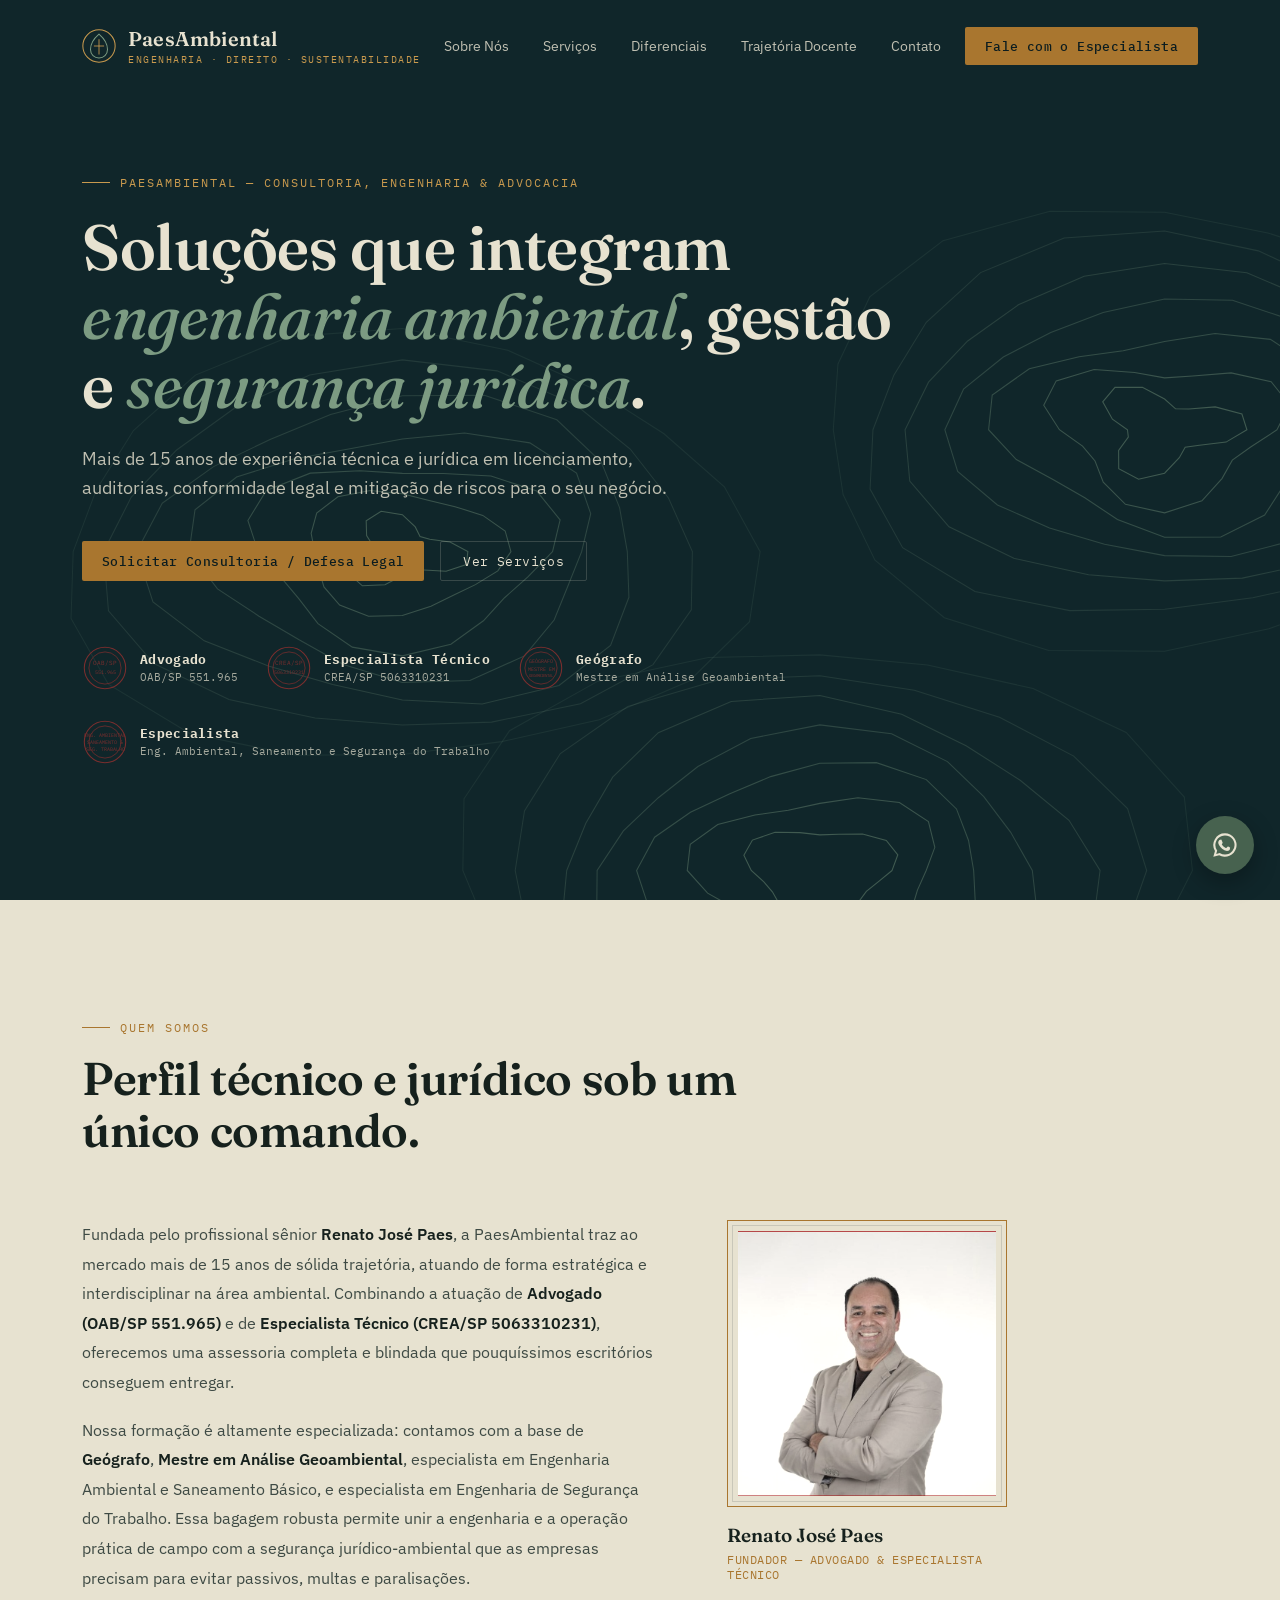
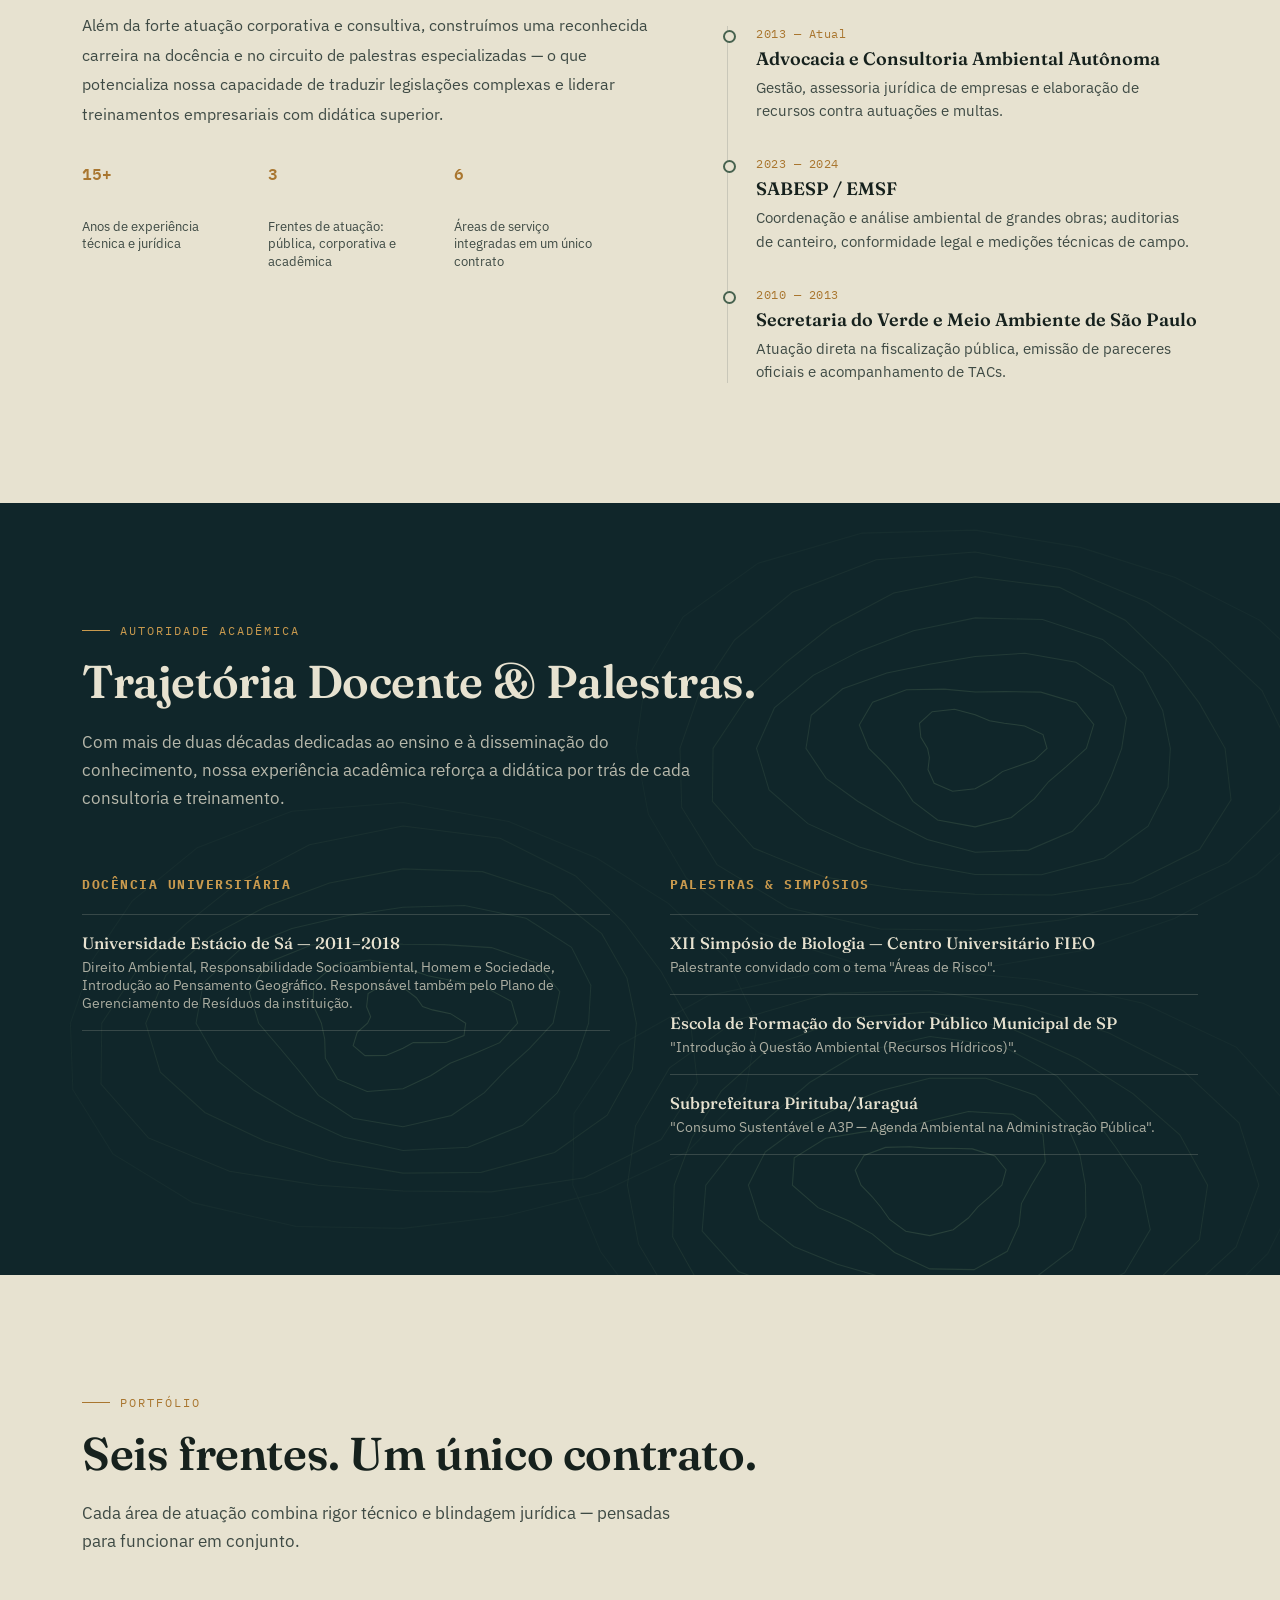
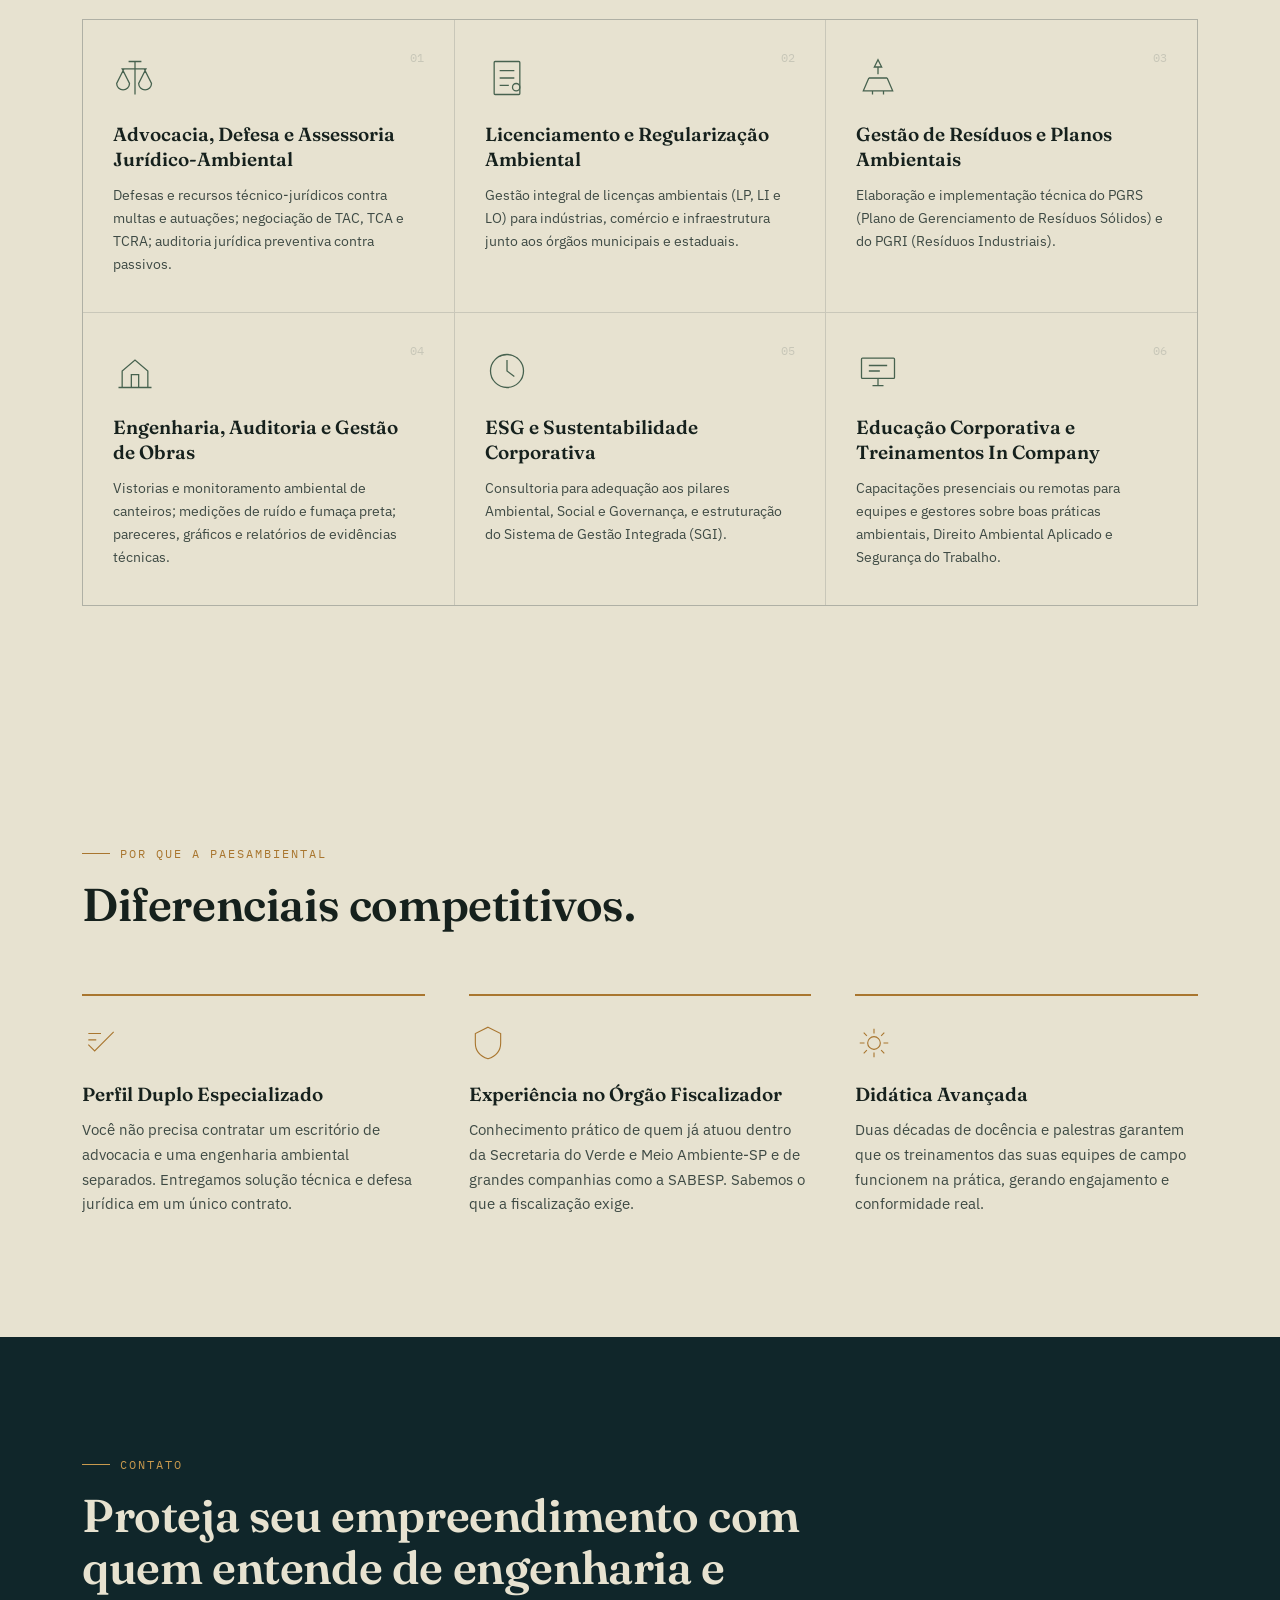
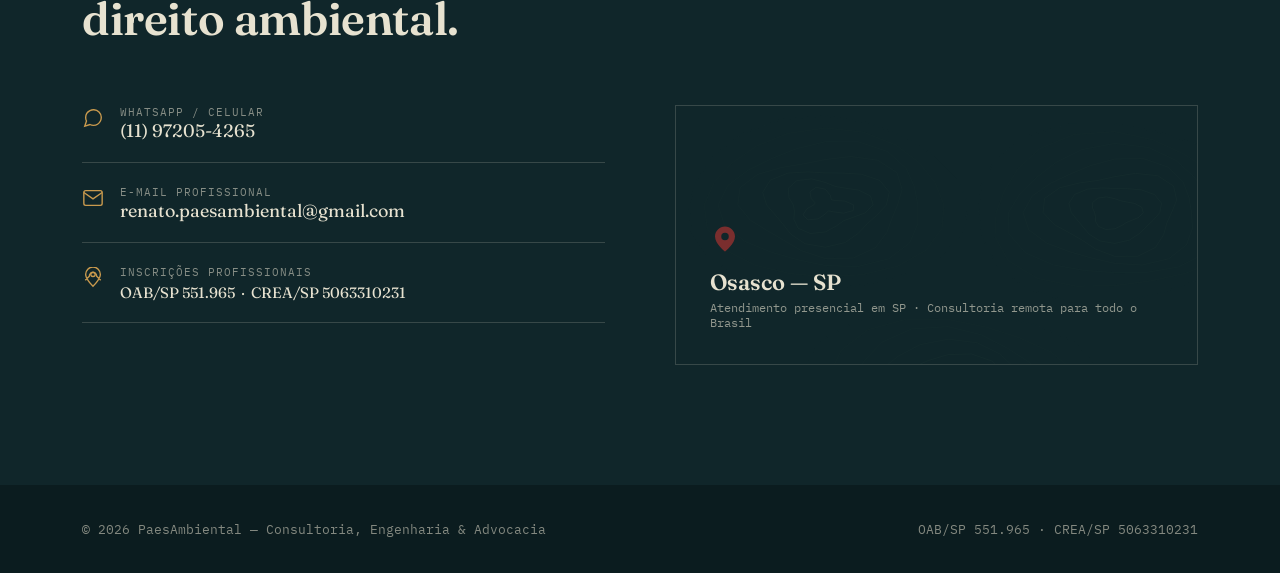
==== commit 22d9102b: "atualização" ====
--- a/index.html
+++ b/index.html
@@ -521,7 +521,7 @@
           <svg class="c-icon" viewBox="0 0 24 24" fill="none" stroke="currentColor" stroke-width="1.5"><path d="M4 4h16v16H4z" opacity="0"/><path d="M22 6l-10 7L2 6"/><rect x="2" y="4" width="20" height="16" rx="2"/></svg>
           <div>
             <div class="c-label">E-mail Profissional</div>
-            <a class="c-value" href="mailto:rjpaes77@gmail.com">rjpaes77@gmail.com</a>
+            <a class="c-value" href="mailto:rjpaes77@gmail.com">renato.paesambiental@gmail.com</a>
           </div>
         </div>
         <div class="contact-row">
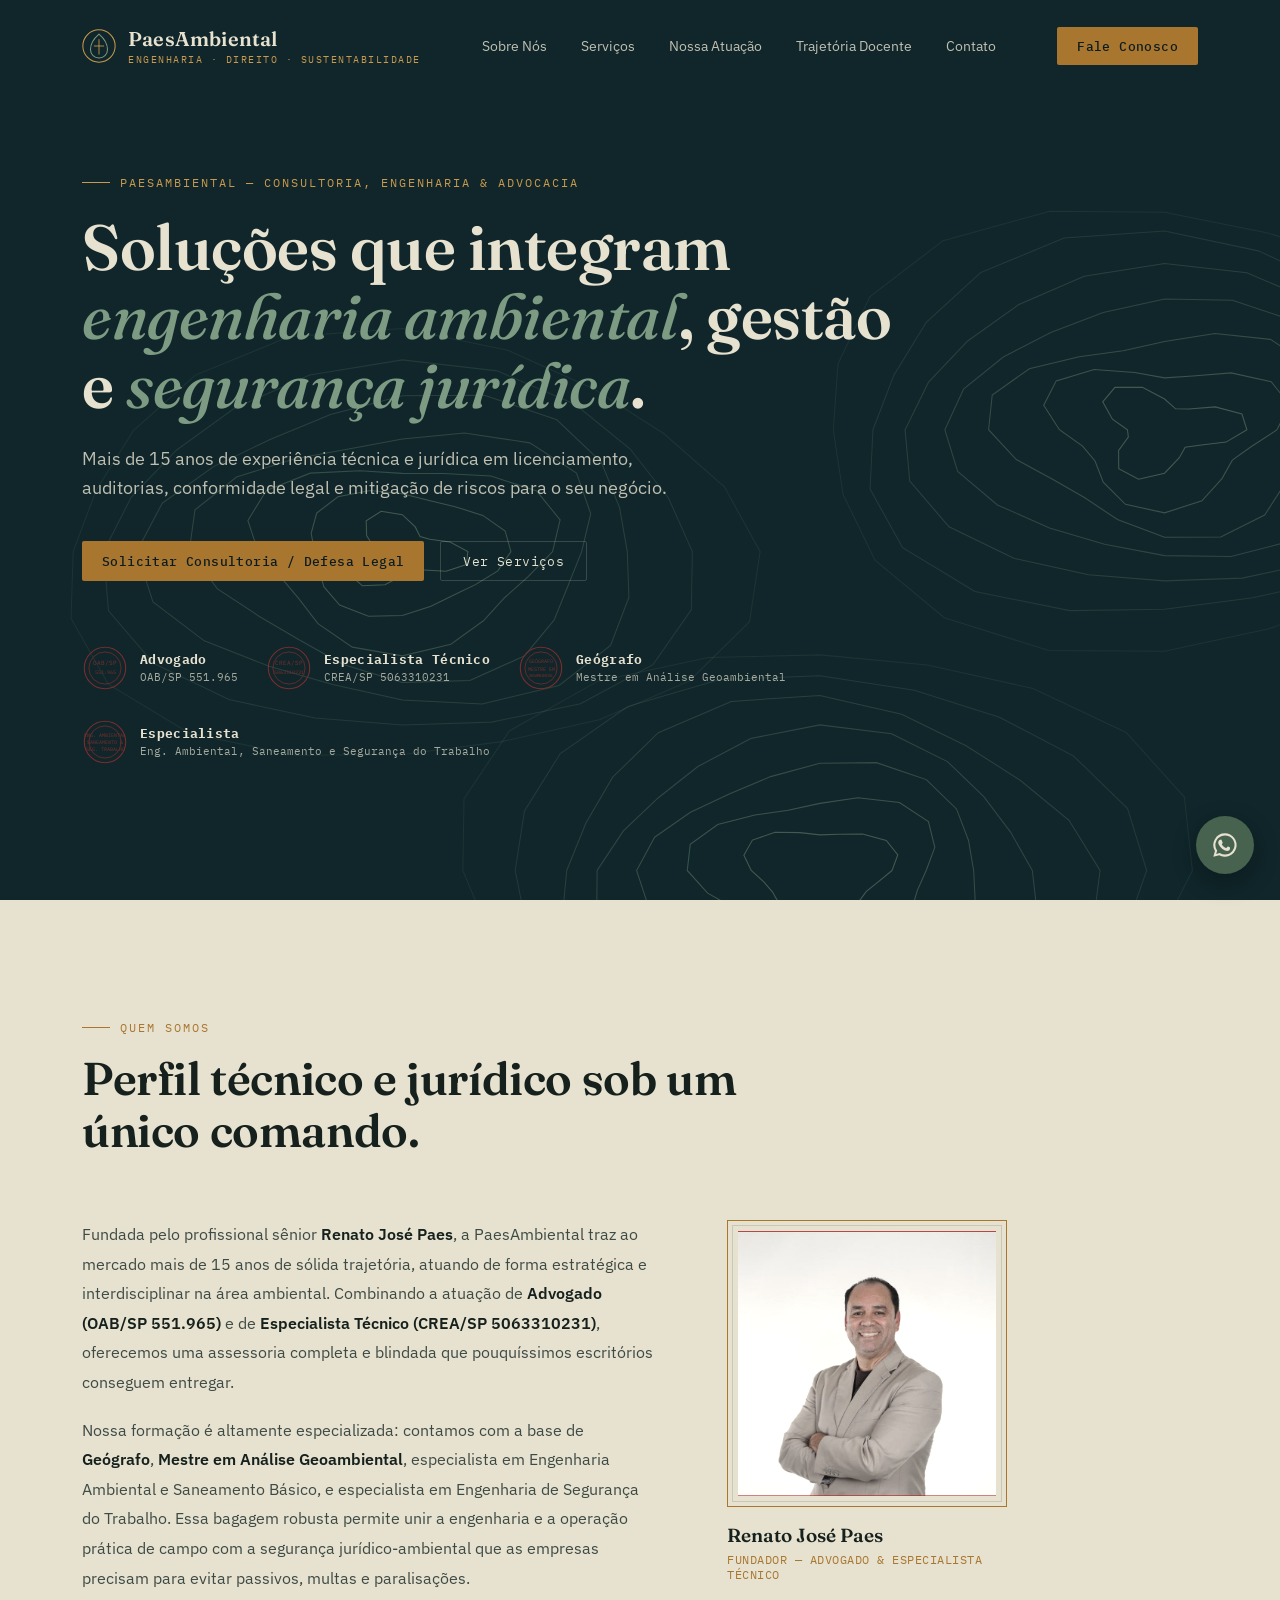
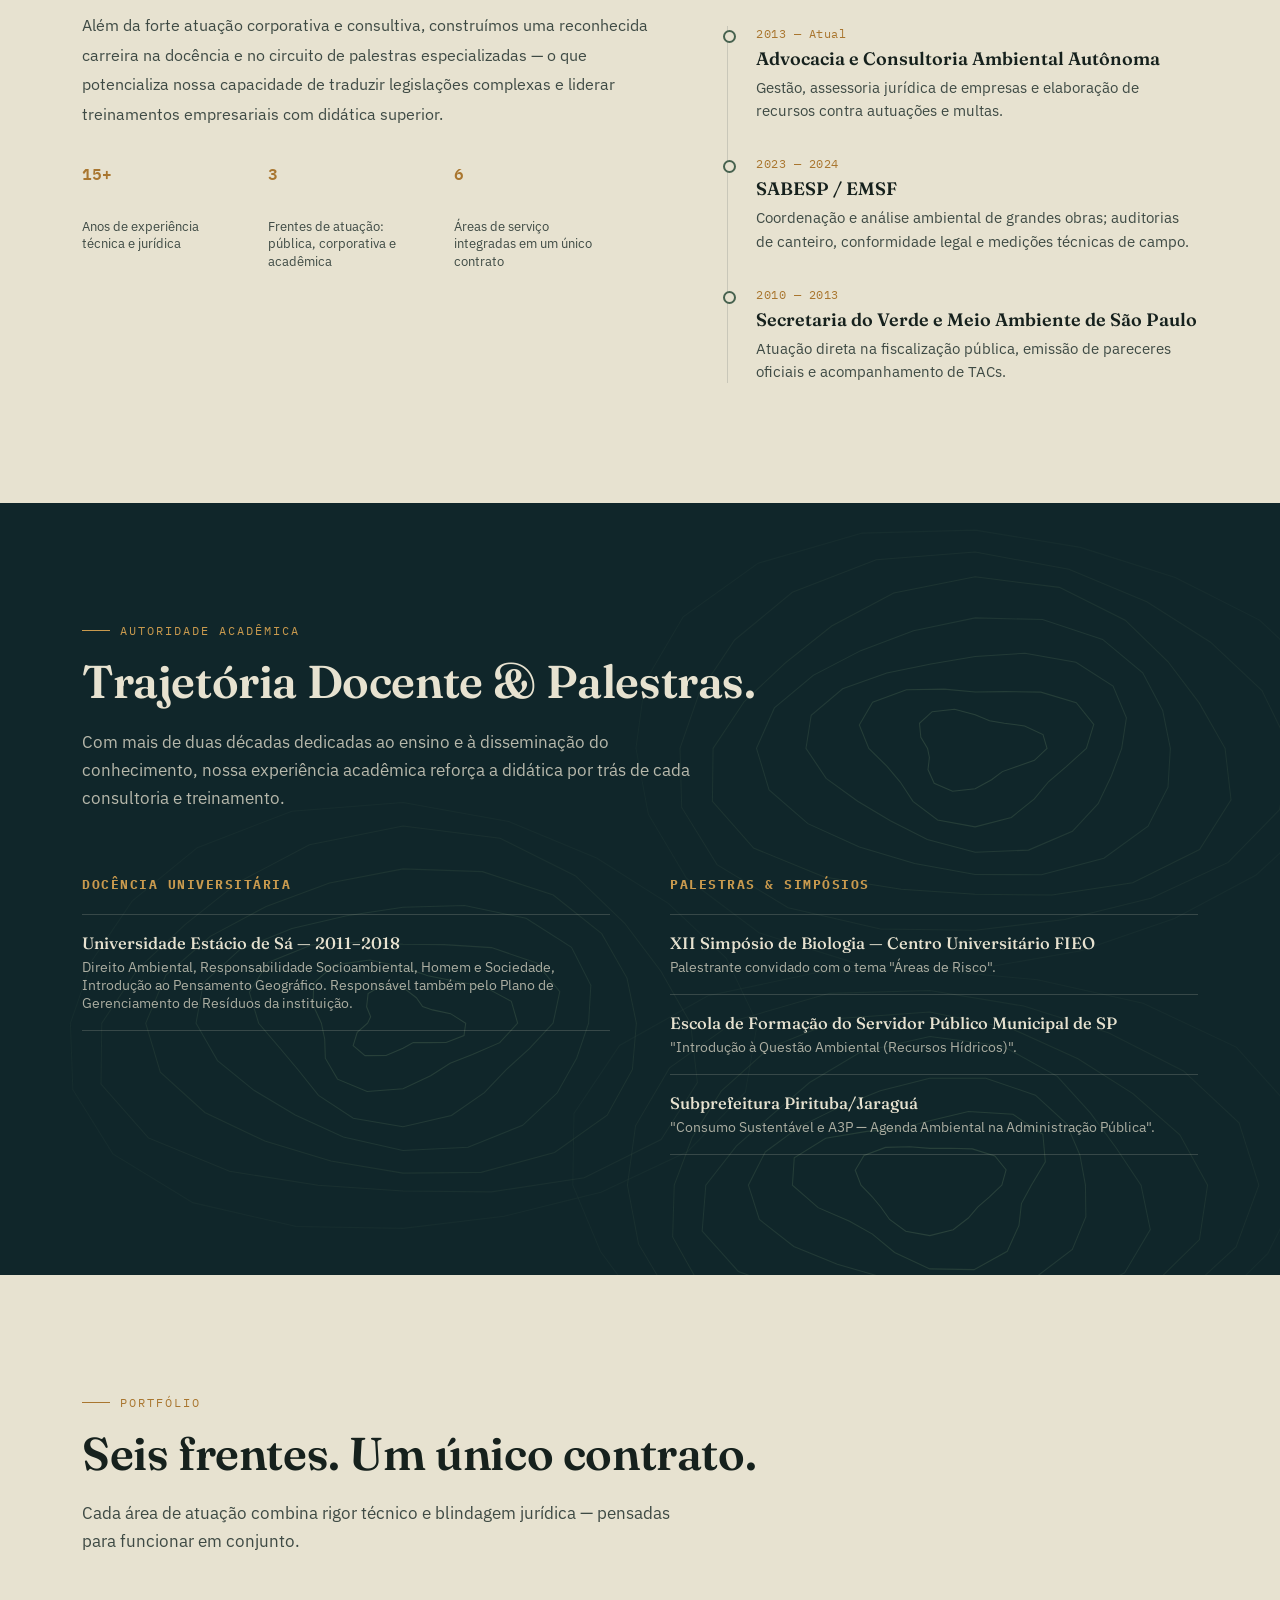
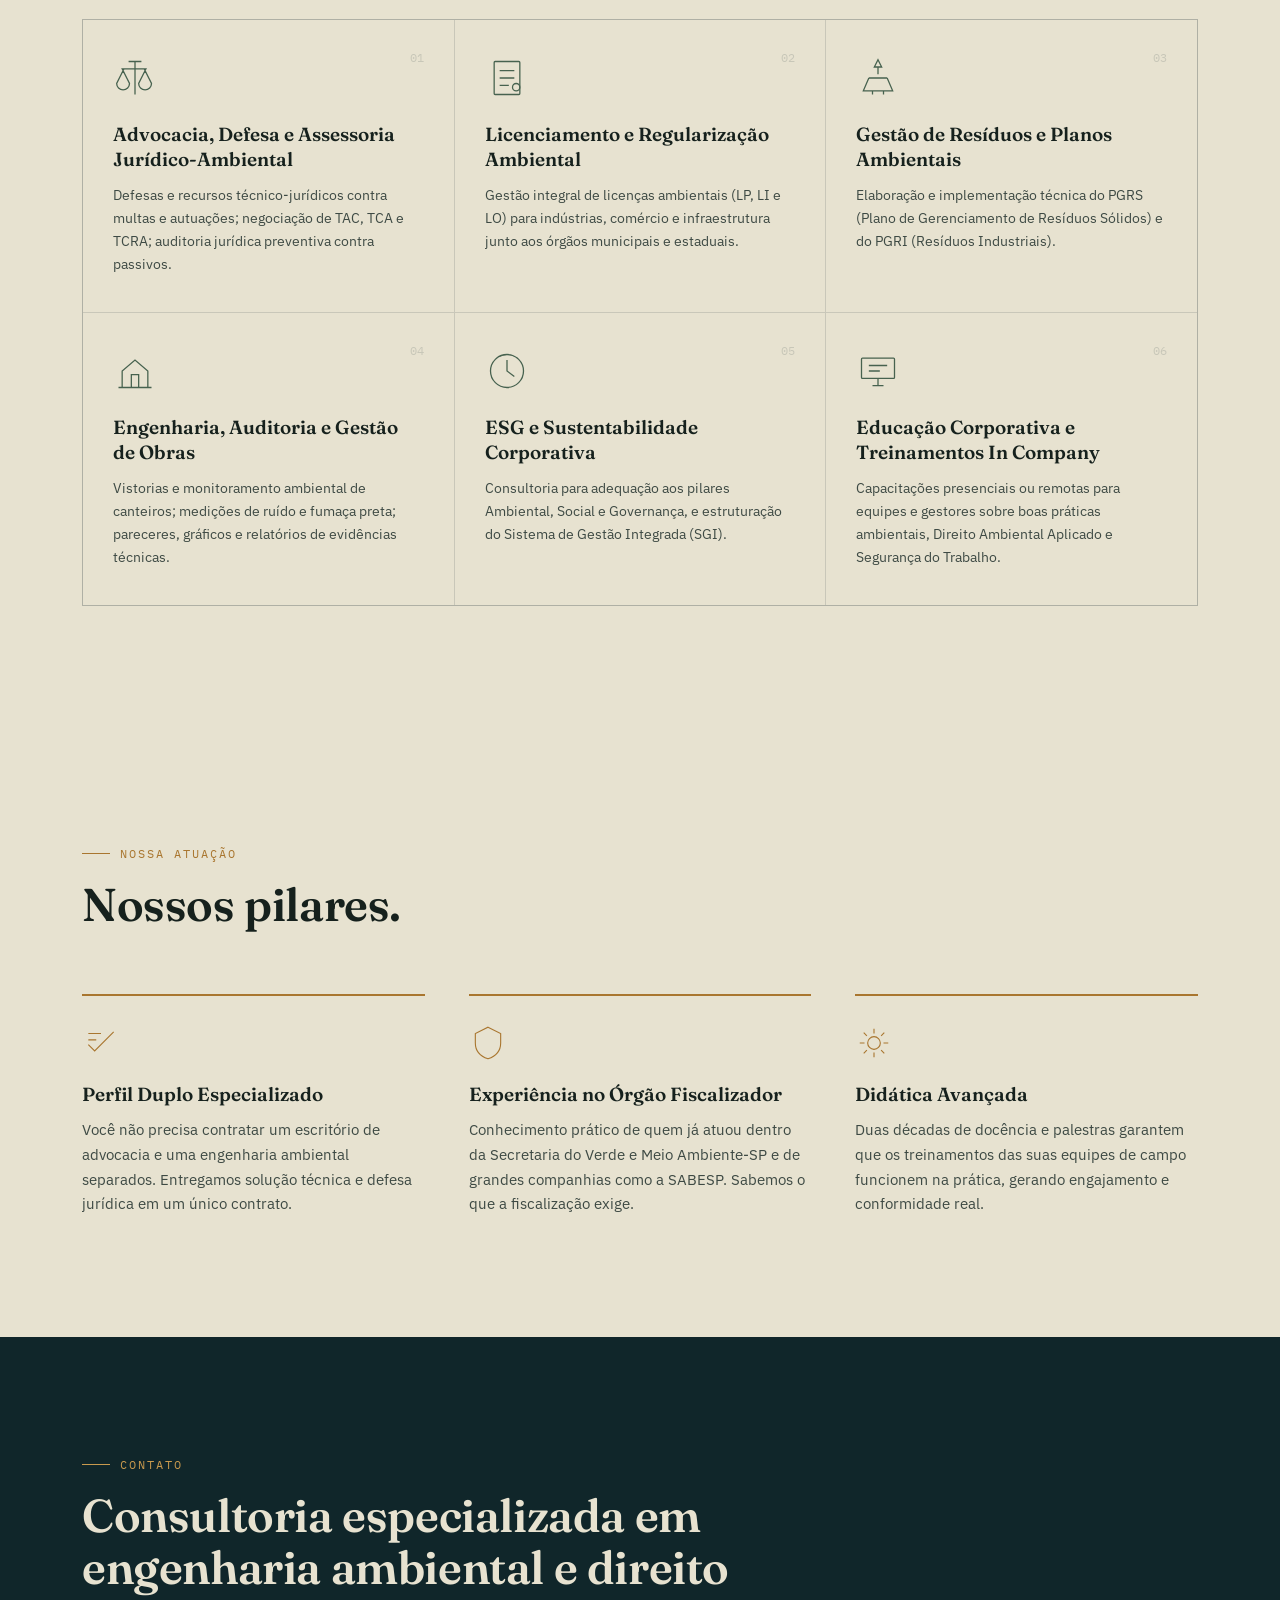
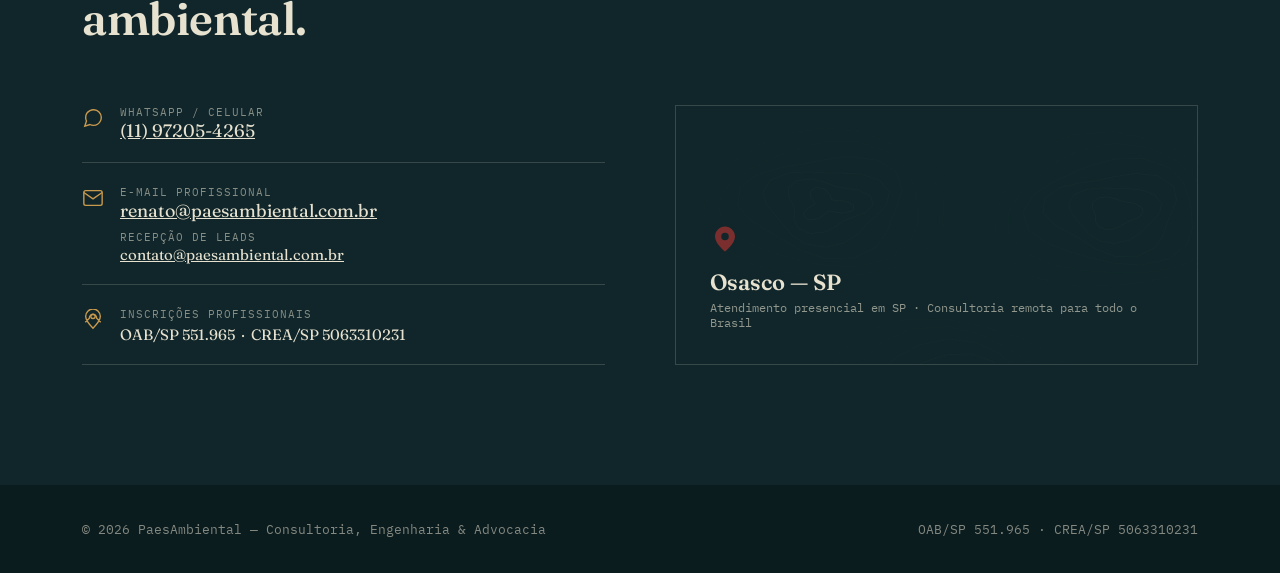
==== commit 2f1d3a96: "novos ajustes" ====
--- a/index.html
+++ b/index.html
@@ -41,6 +41,7 @@
   a{color:inherit;}
   img,svg{display:block;max-width:100%;}
   .wrap{max-width:1180px;margin:0 auto;padding:0 32px;}
+  .hero-content{position:relative;z-index:2;}
   ::selection{background:var(--brass); color:var(--paper);}
 
   /* ---------- Contour texture (signature motif) ---------- */
@@ -57,6 +58,7 @@
   }
   header.scrolled{
     background:rgba(16,38,42,0.94);
+    -webkit-backdrop-filter:blur(8px);
     backdrop-filter:blur(8px);
     padding:14px 0;
     box-shadow:0 8px 30px rgba(0,0,0,0.25);
@@ -231,10 +233,9 @@
   .contact-row{display:flex;gap:16px;align-items:flex-start;padding-bottom:20px;border-bottom:1px solid var(--line-light);}
   .contact-row .c-icon{width:22px;height:22px;color:var(--brass-light);flex-shrink:0;margin-top:2px;}
   .contact-row .c-label{font-family:var(--mono);font-size:11px;letter-spacing:1px;text-transform:uppercase;color:rgba(231,226,208,.55);}
+  .contact-row .c-label--sub{margin-top:8px;}
   .contact-row .c-value{font-family:var(--display);font-size:18px;margin-top:4px;}
-  .contact-row a.c-value{text-decoration:none;transition:color .2s;}
-  .contact-row a.c-value:hover{color:var(--brass-light);}
-
+  .contact-row .c-value--small{font-size:15px;}
   .map-box{
     border:1px solid var(--line-light);padding:34px;position:relative;overflow:hidden;min-height:260px;
     display:flex;flex-direction:column;justify-content:flex-end;
@@ -293,12 +294,12 @@
     <nav class="mainnav">
       <a href="#sobre">Sobre Nós</a>
       <a href="#servicos">Serviços</a>
-      <a href="#diferenciais">Diferenciais</a>
+      <a href="#diferenciais">Nossa Atuação</a>
       <a href="#docencia">Trajetória Docente</a>
       <a href="#contato">Contato</a>
     </nav>
     <a class="cta-btn" href="https://wa.me/5511972054265" target="_blank" rel="noopener">
-      Fale com o Especialista
+      Fale Conosco
     </a>
     <button class="burger" id="burgerBtn" aria-label="Abrir menu">
       <span></span><span></span><span></span>
@@ -310,7 +311,7 @@
   <button class="mobile-close" id="mobileClose" aria-label="Fechar menu">&times;</button>
   <a href="#sobre">Sobre Nós</a>
   <a href="#servicos">Serviços</a>
-  <a href="#diferenciais">Diferenciais</a>
+  <a href="#diferenciais">Nossa Atuação</a>
   <a href="#docencia">Trajetória Docente</a>
   <a href="#contato">Contato</a>
 </div>
@@ -398,7 +399,7 @@
 <!-- ===== Docência ===== -->
 <section id="docencia" class="section-dark">
   <div class="contour-field" id="contourField2"></div>
-  <div class="wrap" style="position:relative;z-index:2;">
+  <div class="wrap hero-content">
     <div class="section-tag reveal">Autoridade Acadêmica</div>
     <h2 class="section-title reveal">Trajetória Docente &amp; Palestras.</h2>
     <p class="section-intro reveal">Com mais de duas décadas dedicadas ao ensino e à disseminação do conhecimento, nossa experiência acadêmica reforça a didática por trás de cada consultoria e treinamento.</p>
@@ -481,8 +482,8 @@
 <!-- ===== Diferenciais ===== -->
 <section id="diferenciais">
   <div class="wrap">
-    <div class="section-tag reveal">Por que a PaesAmbiental</div>
-    <h2 class="section-title reveal">Diferenciais competitivos.</h2>
+    <div class="section-tag reveal">Nossa Atuação</div>
+    <h2 class="section-title reveal">Nossos pilares.</h2>
     <div class="diff-grid">
       <div class="diff-card reveal">
         <svg class="diff-icon" viewBox="0 0 48 48" fill="none" stroke="currentColor" stroke-width="1.4"><path d="M8 26l8 8 24-24"/><path d="M8 12h16M8 20h10"/></svg>
@@ -507,7 +508,7 @@
 <section id="contato" class="section-dark">
   <div class="wrap">
     <div class="section-tag reveal">Contato</div>
-    <h2 class="section-title reveal">Proteja seu empreendimento com quem entende de engenharia e direito ambiental.</h2>
+    <h2 class="section-title reveal">Consultoria especializada em engenharia ambiental e direito ambiental.</h2>
     <div class="contact-wrap">
       <div class="contact-list reveal">
         <div class="contact-row">
@@ -521,14 +522,16 @@
           <svg class="c-icon" viewBox="0 0 24 24" fill="none" stroke="currentColor" stroke-width="1.5"><path d="M4 4h16v16H4z" opacity="0"/><path d="M22 6l-10 7L2 6"/><rect x="2" y="4" width="20" height="16" rx="2"/></svg>
           <div>
             <div class="c-label">E-mail Profissional</div>
-            <a class="c-value" href="mailto:rjpaes77@gmail.com">renato.paesambiental@gmail.com</a>
+            <a class="c-value" href="mailto:renato@paesambiental.com.br">renato@paesambiental.com.br</a>
+            <div class="c-label c-label--sub">Recepção de leads</div>
+            <a class="c-value c-value--small" href="mailto:contato@paesambiental.com.br">contato@paesambiental.com.br</a>
           </div>
         </div>
         <div class="contact-row">
           <svg class="c-icon" viewBox="0 0 24 24" fill="none" stroke="currentColor" stroke-width="1.5"><path d="M20.4 14.5L16 10a4 4 0 10-8 0l-4.4 4.5M12 21c4-4 8-8.5 8-13a8 8 0 10-16 0c0 4.5 4 9 8 13z"/><circle cx="12" cy="8" r="2.4"/></svg>
           <div>
             <div class="c-label">Inscrições Profissionais</div>
-            <div class="c-value" style="font-size:15px;">OAB/SP 551.965 &nbsp;·&nbsp; CREA/SP 5063310231</div>
+            <div class="c-value c-value--small">OAB/SP 551.965 &nbsp;·&nbsp; CREA/SP 5063310231</div>
           </div>
         </div>
       </div>
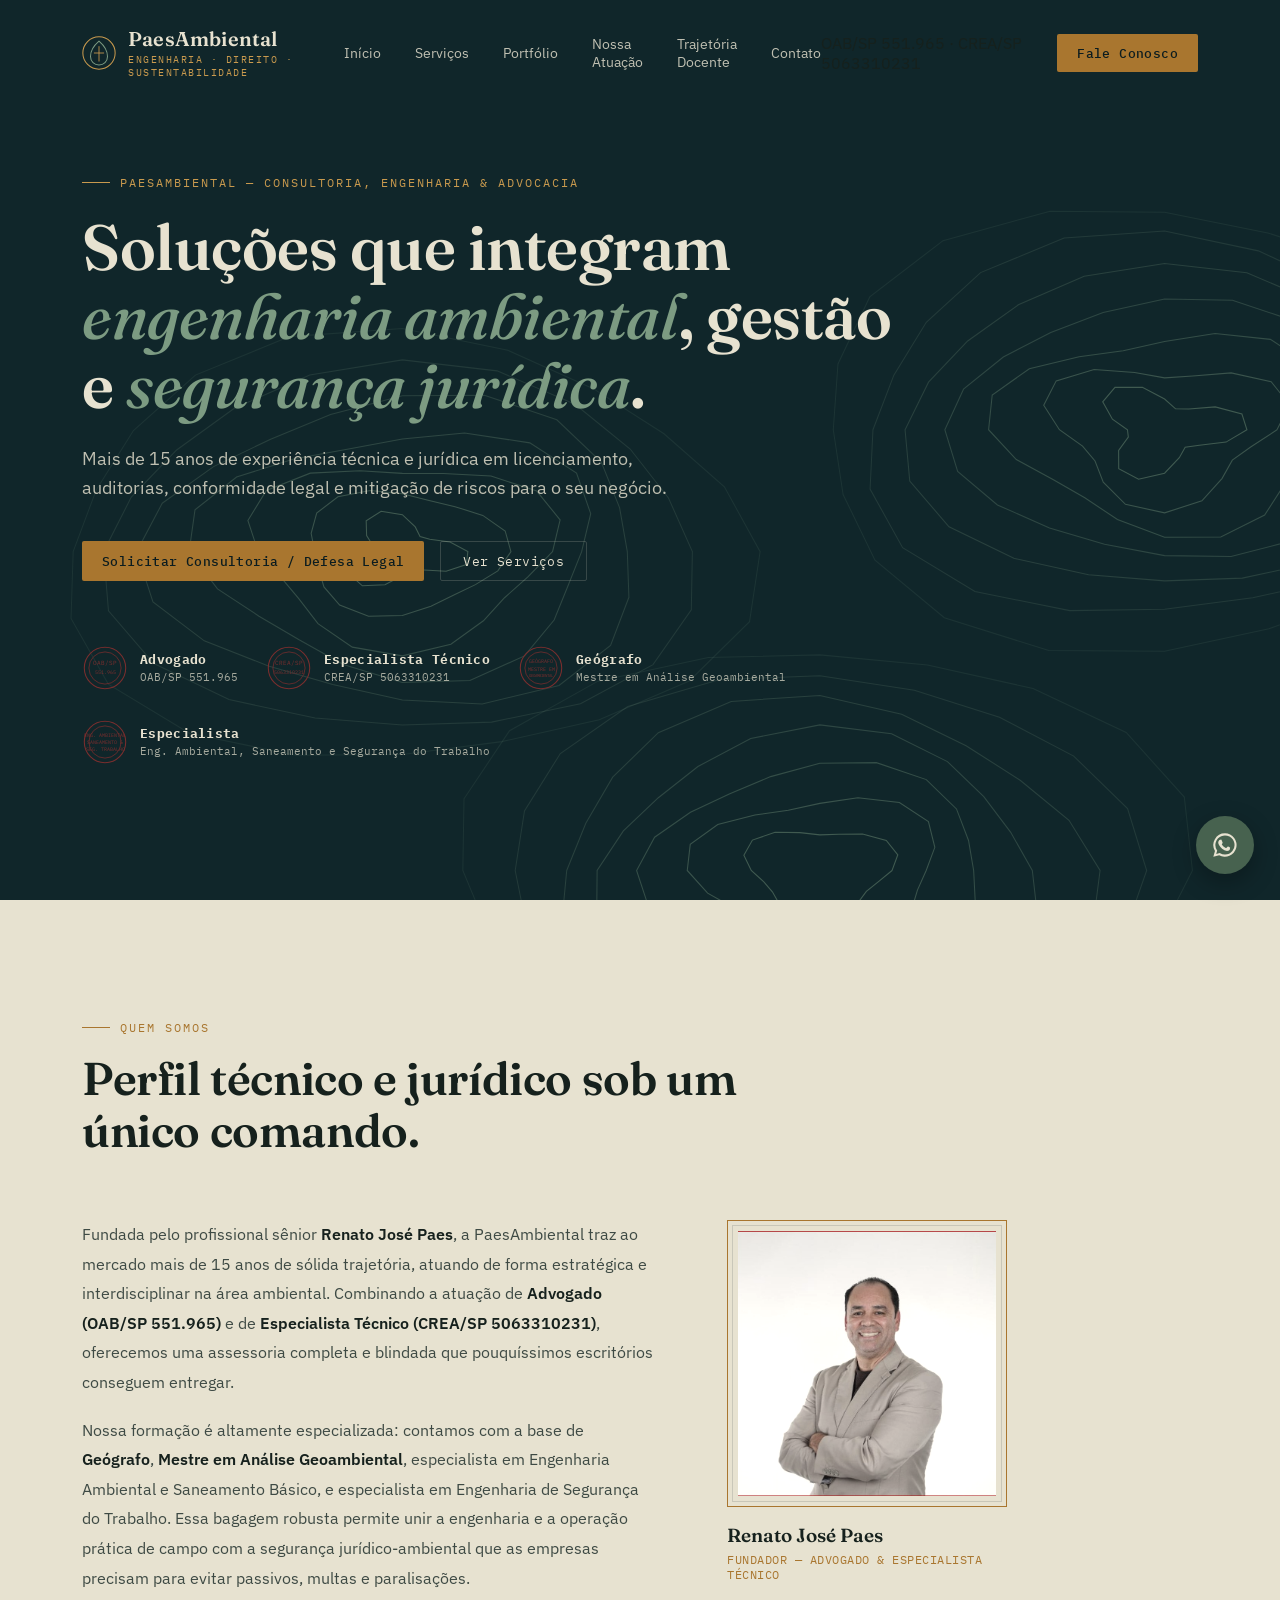
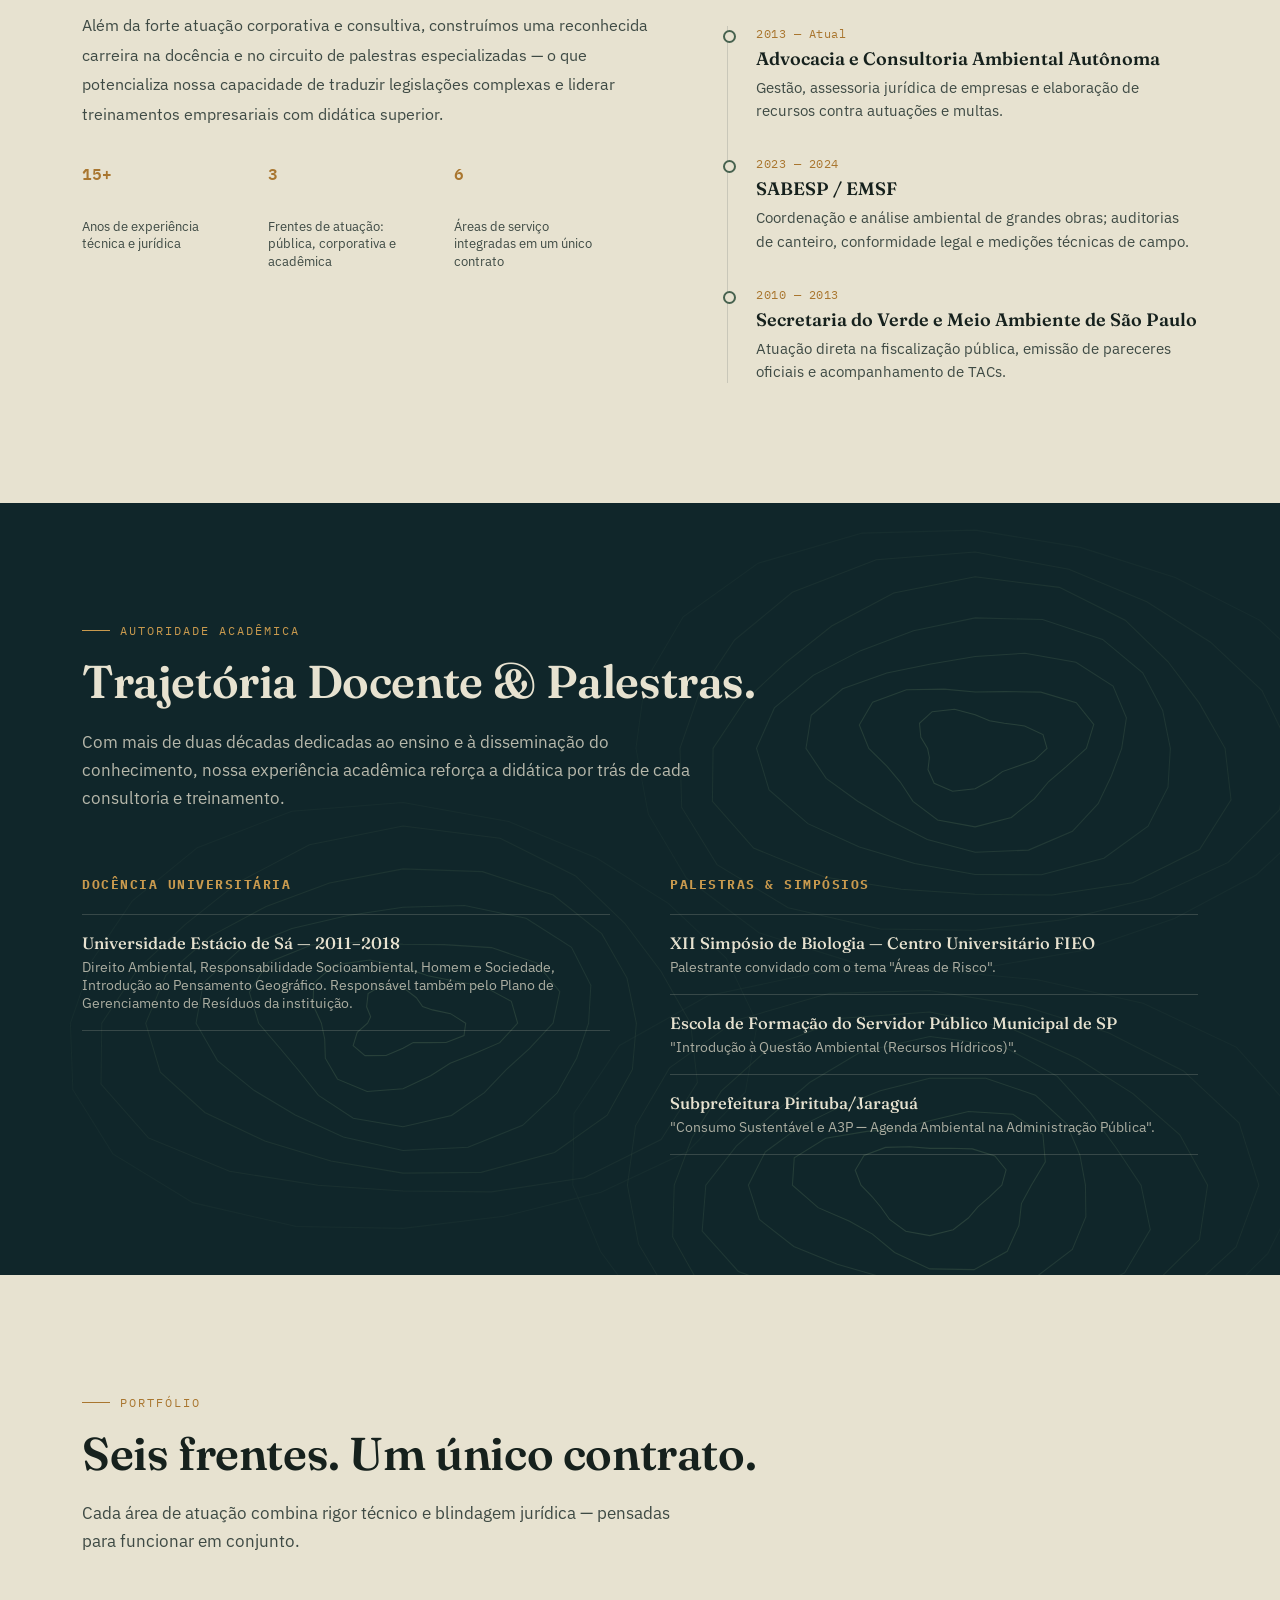
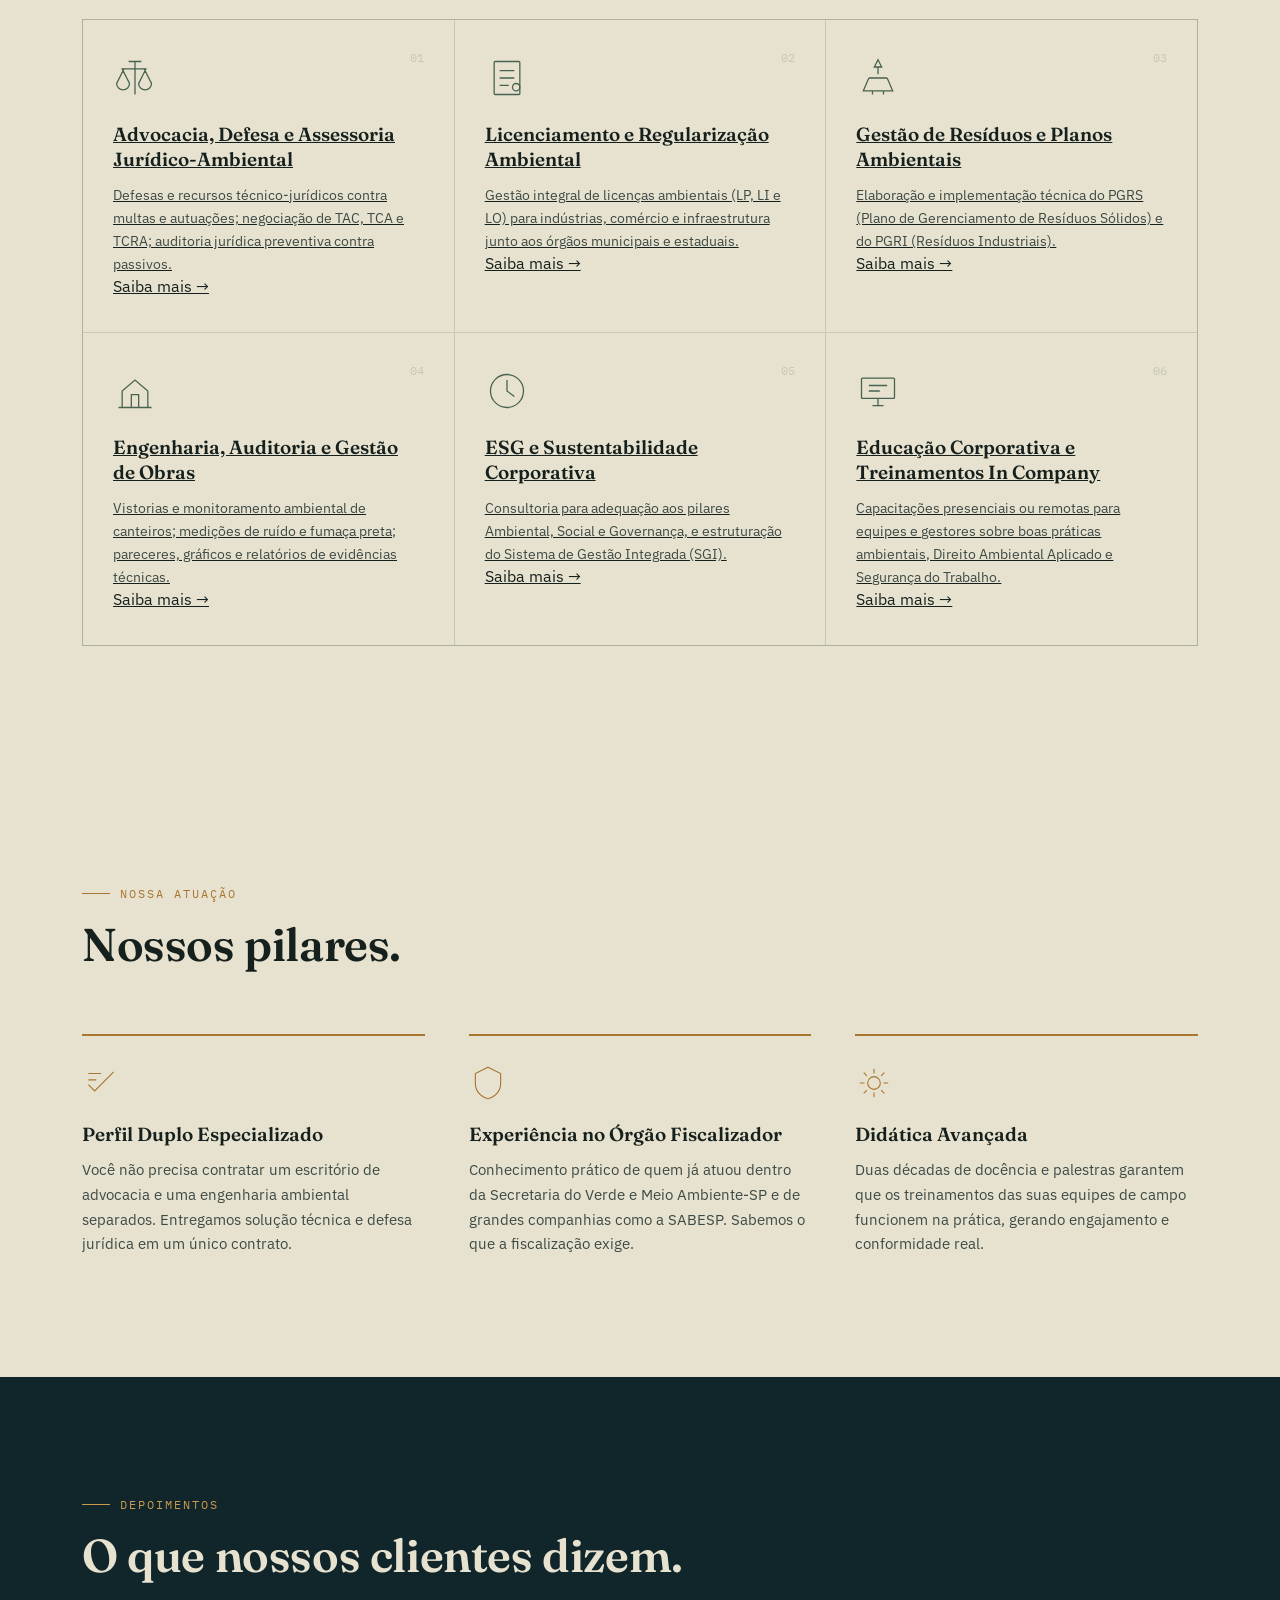
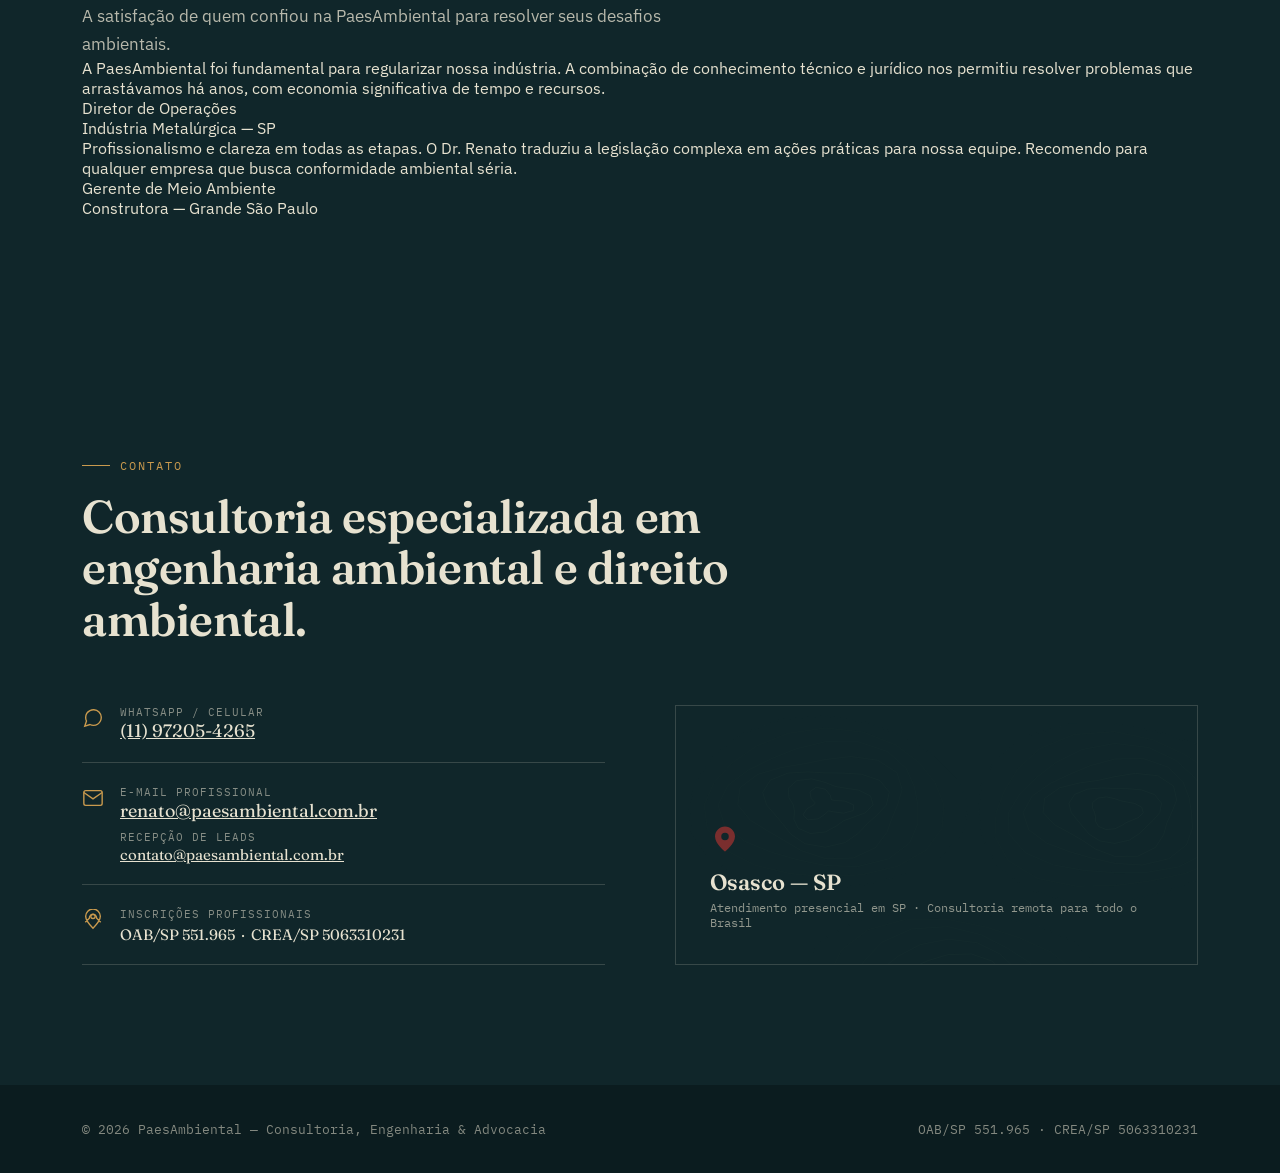
==== commit a66c67f2: "atualização 25/07" ====
--- a/index.html
+++ b/index.html
@@ -292,12 +292,16 @@
       </div>
     </div>
     <nav class="mainnav">
-      <a href="#sobre">Sobre Nós</a>
-      <a href="#servicos">Serviços</a>
-      <a href="#diferenciais">Nossa Atuação</a>
-      <a href="#docencia">Trajetória Docente</a>
-      <a href="#contato">Contato</a>
+      <a href="index.html" class="active">Início</a>
+      <a href="servicos.html">Serviços</a>
+      <a href="portfolio.html">Portfólio</a>
+      <a href="atuacao.html">Nossa Atuação</a>
+      <a href="trajetoria.html">Trajetória Docente</a>
+      <a href="contato.html">Contato</a>
     </nav>
+    <div class="header-credentials">
+      <span>OAB/SP 551.965</span> · <span>CREA/SP 5063310231</span>
+    </div>
     <a class="cta-btn" href="https://wa.me/5511972054265" target="_blank" rel="noopener">
       Fale Conosco
     </a>
@@ -309,11 +313,12 @@
 
 <div class="mobile-menu" id="mobileMenu">
   <button class="mobile-close" id="mobileClose" aria-label="Fechar menu">&times;</button>
-  <a href="#sobre">Sobre Nós</a>
-  <a href="#servicos">Serviços</a>
-  <a href="#diferenciais">Nossa Atuação</a>
-  <a href="#docencia">Trajetória Docente</a>
-  <a href="#contato">Contato</a>
+  <a href="index.html">Início</a>
+  <a href="servicos.html">Serviços</a>
+  <a href="portfolio.html">Portfólio</a>
+  <a href="atuacao.html">Nossa Atuação</a>
+  <a href="trajetoria.html">Trajetória Docente</a>
+  <a href="contato.html">Contato</a>
 </div>
 
 <!-- ===== Hero ===== -->
@@ -325,7 +330,7 @@
     <p class="sub">Mais de 15 anos de experiência técnica e jurídica em licenciamento, auditorias, conformidade legal e mitigação de riscos para o seu negócio.</p>
     <div class="hero-actions">
       <a class="cta-btn" href="https://wa.me/5511972054265" target="_blank" rel="noopener">Solicitar Consultoria / Defesa Legal</a>
-      <a class="btn-ghost" href="#servicos">Ver Serviços</a>
+      <a class="btn-ghost" href="servicos.html">Ver Serviços</a>
     </div>
     <div class="seals-row">
       <div class="seal">
@@ -439,42 +444,48 @@
   </div>
   <div class="wrap">
     <div class="services-grid">
-      <div class="svc-card reveal">
+      <a href="servicos/advocacia-e-defesa-ambiental.html" class="svc-card svc-card-link reveal">
         <span class="svc-num">01</span>
         <svg class="svc-icon" viewBox="0 0 48 48" fill="none" stroke="currentColor" stroke-width="1.4"><path d="M24 6v36M12 14l-8 16a7 7 0 0014 0l-8-16zM36 14l-8 16a7 7 0 0014 0l-8-16zM12 14h24M17 6h14"/></svg>
         <h4>Advocacia, Defesa e Assessoria Jurídico-Ambiental</h4>
         <p>Defesas e recursos técnico-jurídicos contra multas e autuações; negociação de TAC, TCA e TCRA; auditoria jurídica preventiva contra passivos.</p>
-      </div>
-      <div class="svc-card reveal">
+        <span class="svc-link">Saiba mais →</span>
+      </a>
+      <a href="servicos/licenciamento-ambiental.html" class="svc-card svc-card-link reveal">
         <span class="svc-num">02</span>
         <svg class="svc-icon" viewBox="0 0 48 48" fill="none" stroke="currentColor" stroke-width="1.4"><rect x="10" y="6" width="28" height="36" rx="1"/><path d="M16 16h16M16 24h16M16 32h10"/><circle cx="34" cy="34" r="4"/></svg>
         <h4>Licenciamento e Regularização Ambiental</h4>
         <p>Gestão integral de licenças ambientais (LP, LI e LO) para indústrias, comércio e infraestrutura junto aos órgãos municipais e estaduais.</p>
-      </div>
-      <div class="svc-card reveal">
+        <span class="svc-link">Saiba mais →</span>
+      </a>
+      <a href="servicos/gestao-de-residuos-pgrs.html" class="svc-card svc-card-link reveal">
         <span class="svc-num">03</span>
         <svg class="svc-icon" viewBox="0 0 48 48" fill="none" stroke="currentColor" stroke-width="1.4"><path d="M24 4l4 8h-8l4-8zM24 12v8M14 24l-6 14h32l-6-14M14 24h20M18 38v4M30 38v4"/></svg>
         <h4>Gestão de Resíduos e Planos Ambientais</h4>
         <p>Elaboração e implementação técnica do PGRS (Plano de Gerenciamento de Resíduos Sólidos) e do PGRI (Resíduos Industriais).</p>
-      </div>
-      <div class="svc-card reveal">
+        <span class="svc-link">Saiba mais →</span>
+      </a>
+      <a href="servicos/engenharia-e-auditoria-de-obras.html" class="svc-card svc-card-link reveal">
         <span class="svc-num">04</span>
         <svg class="svc-icon" viewBox="0 0 48 48" fill="none" stroke="currentColor" stroke-width="1.4"><path d="M6 42h36M10 42V24l14-12 14 12v18M20 42V28h8v14"/></svg>
         <h4>Engenharia, Auditoria e Gestão de Obras</h4>
         <p>Vistorias e monitoramento ambiental de canteiros; medições de ruído e fumaça preta; pareceres, gráficos e relatórios de evidências técnicas.</p>
-      </div>
-      <div class="svc-card reveal">
+        <span class="svc-link">Saiba mais →</span>
+      </a>
+      <a href="servicos/esg-e-sustentabilidade.html" class="svc-card svc-card-link reveal">
         <span class="svc-num">05</span>
         <svg class="svc-icon" viewBox="0 0 48 48" fill="none" stroke="currentColor" stroke-width="1.4"><circle cx="24" cy="24" r="18"/><path d="M24 12v12l8 6"/></svg>
         <h4>ESG e Sustentabilidade Corporativa</h4>
         <p>Consultoria para adequação aos pilares Ambiental, Social e Governança, e estruturação do Sistema de Gestão Integrada (SGI).</p>
-      </div>
-      <div class="svc-card reveal">
+        <span class="svc-link">Saiba mais →</span>
+      </a>
+      <a href="servicos/treinamentos-in-company.html" class="svc-card svc-card-link reveal">
         <span class="svc-num">06</span>
         <svg class="svc-icon" viewBox="0 0 48 48" fill="none" stroke="currentColor" stroke-width="1.4"><rect x="6" y="10" width="36" height="22" rx="1"/><path d="M18 40h12M24 32v8M14 18h20M14 24h12"/></svg>
         <h4>Educação Corporativa e Treinamentos In Company</h4>
         <p>Capacitações presenciais ou remotas para equipes e gestores sobre boas práticas ambientais, Direito Ambiental Aplicado e Segurança do Trabalho.</p>
-      </div>
+        <span class="svc-link">Saiba mais →</span>
+      </a>
     </div>
   </div>
 </section>
@@ -499,6 +510,35 @@
         <svg class="diff-icon" viewBox="0 0 48 48" fill="none" stroke="currentColor" stroke-width="1.4"><path d="M24 6v6M24 36v6M6 24h6M36 24h6M11 11l4 4M33 33l4 4M11 37l4-4M33 15l4-4"/><circle cx="24" cy="24" r="8"/></svg>
         <h4>Didática Avançada</h4>
         <p>Duas décadas de docência e palestras garantem que os treinamentos das suas equipes de campo funcionem na prática, gerando engajamento e conformidade real.</p>
+      </div>
+    </div>
+  </div>
+</section>
+
+<!-- ===== Depoimentos ===== -->
+<section class="section-dark">
+  <div class="wrap">
+    <div class="section-tag reveal">Depoimentos</div>
+    <h2 class="section-title reveal">O que nossos clientes dizem.</h2>
+    <p class="section-intro reveal">A satisfação de quem confiou na PaesAmbiental para resolver seus desafios ambientais.</p>
+    <div class="testimonials-grid reveal">
+      <div class="testimonial-card">
+        <div class="t-content">A PaesAmbiental foi fundamental para regularizar nossa indústria. A combinação de conhecimento técnico e jurídico nos permitiu resolver problemas que arrastávamos há anos, com economia significativa de tempo e recursos.</div>
+        <div class="t-author">
+          <div>
+            <div class="t-name">Diretor de Operações</div>
+            <div class="t-role">Indústria Metalúrgica — SP</div>
+          </div>
+        </div>
+      </div>
+      <div class="testimonial-card">
+        <div class="t-content">Profissionalismo e clareza em todas as etapas. O Dr. Renato traduziu a legislação complexa em ações práticas para nossa equipe. Recomendo para qualquer empresa que busca conformidade ambiental séria.</div>
+        <div class="t-author">
+          <div>
+            <div class="t-name">Gerente de Meio Ambiente</div>
+            <div class="t-role">Construtora — Grande São Paulo</div>
+          </div>
+        </div>
       </div>
     </div>
   </div>
@@ -552,7 +592,7 @@
   </div>
 </footer>
 
-<a class="float-wa" href="https://wa.me/5511972054265" target="_blank" rel="noopener" aria-label="Falar no WhatsApp">
+<a class="float-wa" href="https://wa.me/5511972054265?text=Ol%C3%A1!%20Gostaria%20de%20saber%20mais%20sobre%20a%20consultoria%20da%20PaesAmbiental." target="_blank" rel="noopener" aria-label="Falar no WhatsApp">
   <svg viewBox="0 0 24 24" fill="currentColor"><path d="M12 2a10 10 0 00-8.6 15.1L2 22l5-1.3A10 10 0 1012 2zm0 18.2a8.2 8.2 0 01-4.2-1.1l-.3-.2-3 .8.8-2.9-.2-.3A8.2 8.2 0 1112 20.2zm4.5-6.1c-.2-.1-1.5-.7-1.7-.8-.2-.1-.4-.1-.6.1s-.7.8-.9 1c-.2.2-.3.2-.6.1a6.7 6.7 0 01-2-1.2 7.4 7.4 0 01-1.4-1.7c-.1-.2 0-.4.1-.5l.4-.5c.1-.1.2-.3.2-.4s0-.3-.1-.4-.6-1.5-.9-2c-.2-.5-.4-.4-.6-.4h-.5a1 1 0 00-.7.3 3 3 0 00-1 2.2c0 1.3.9 2.6 1.1 2.8s1.7 2.7 4.2 3.7a14 14 0 001.4.5 3.4 3.4 0 001.5.1c.5-.1 1.5-.6 1.7-1.2s.2-1.1.2-1.2-.2-.2-.4-.3z"/></svg>
 </a>
 
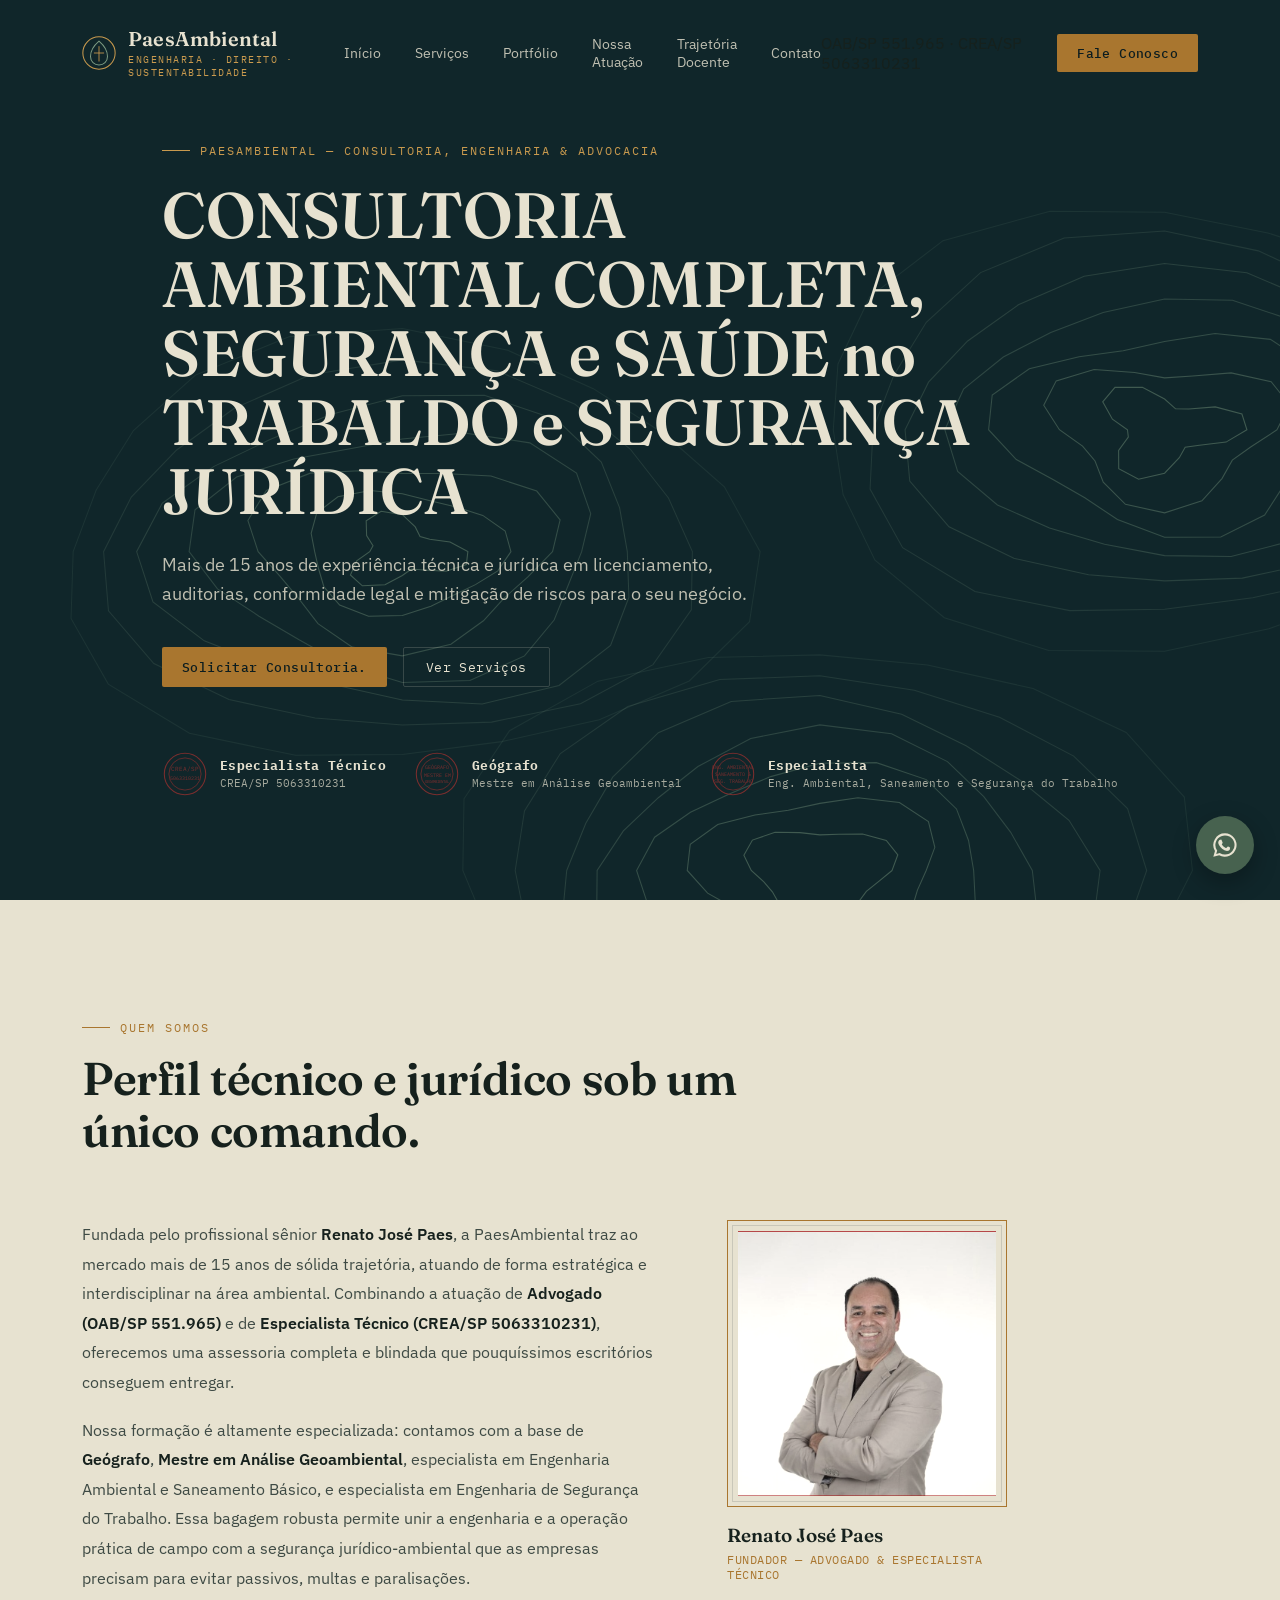
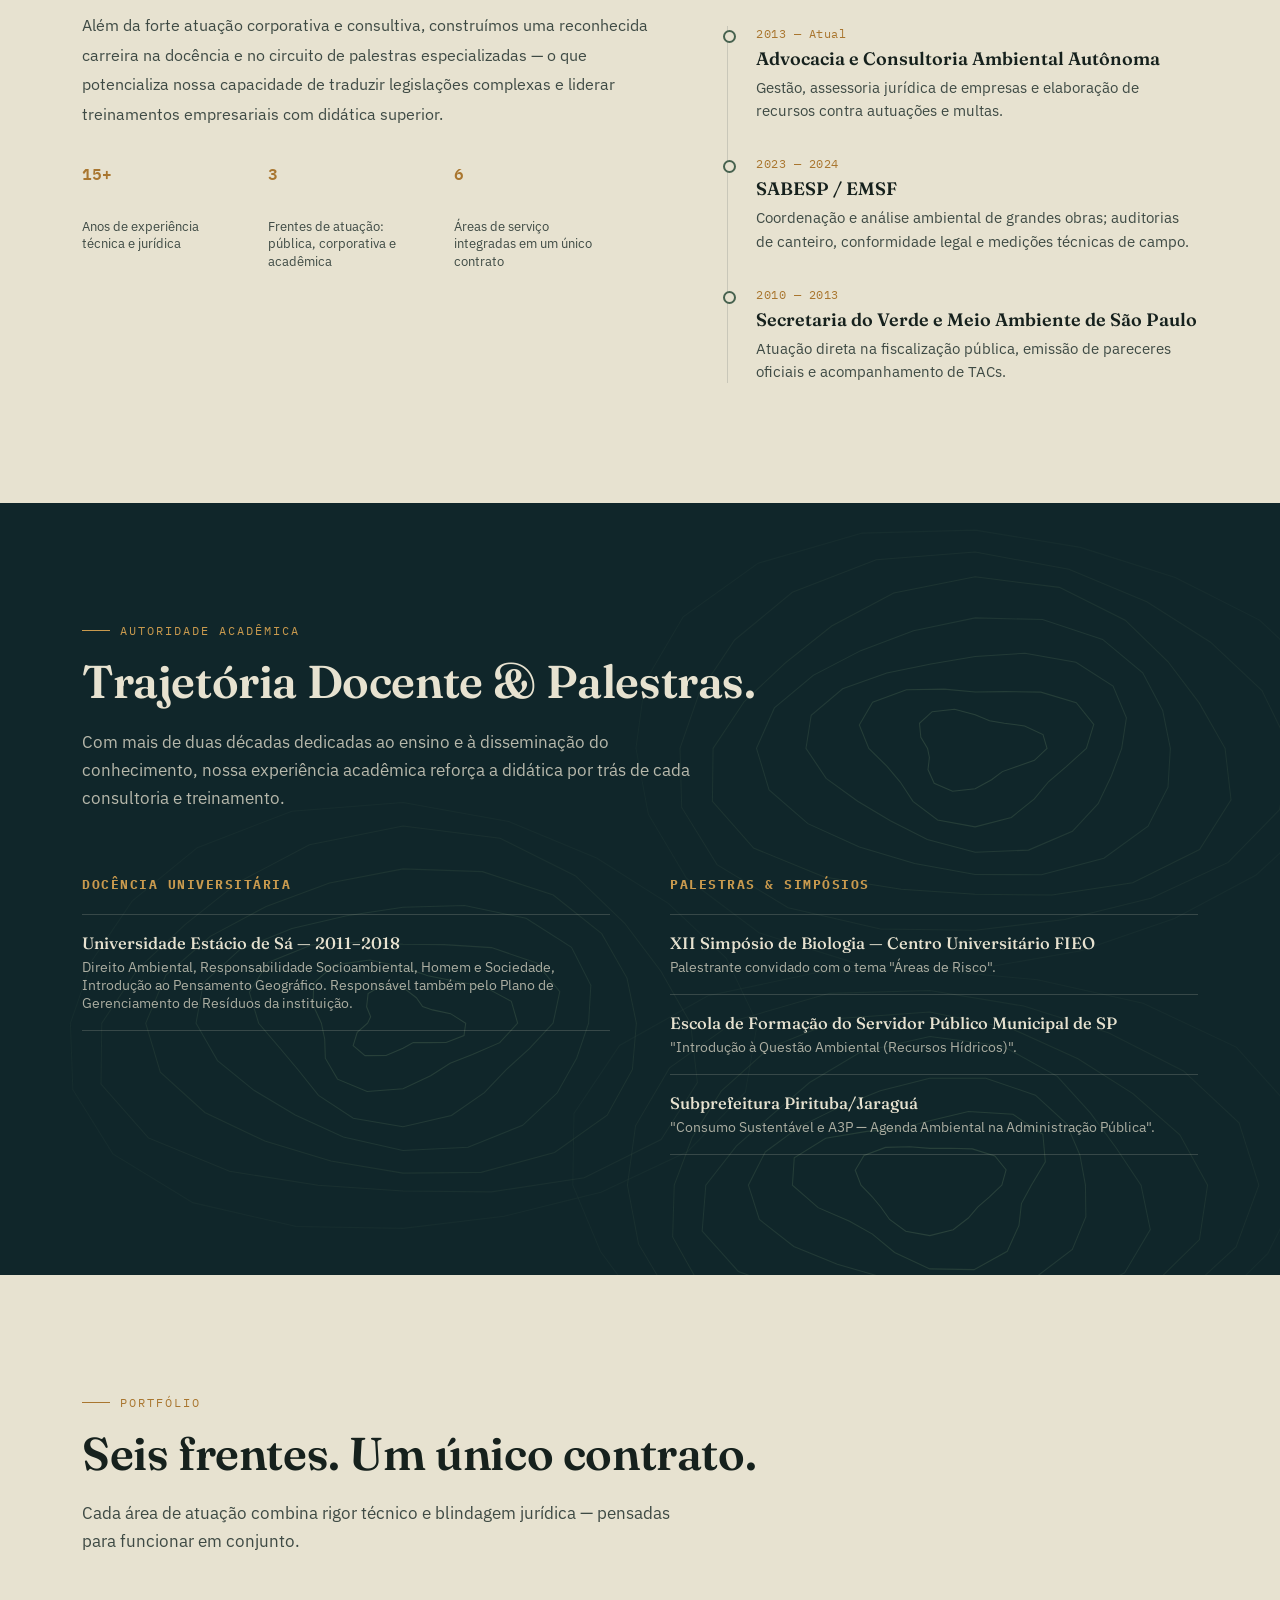
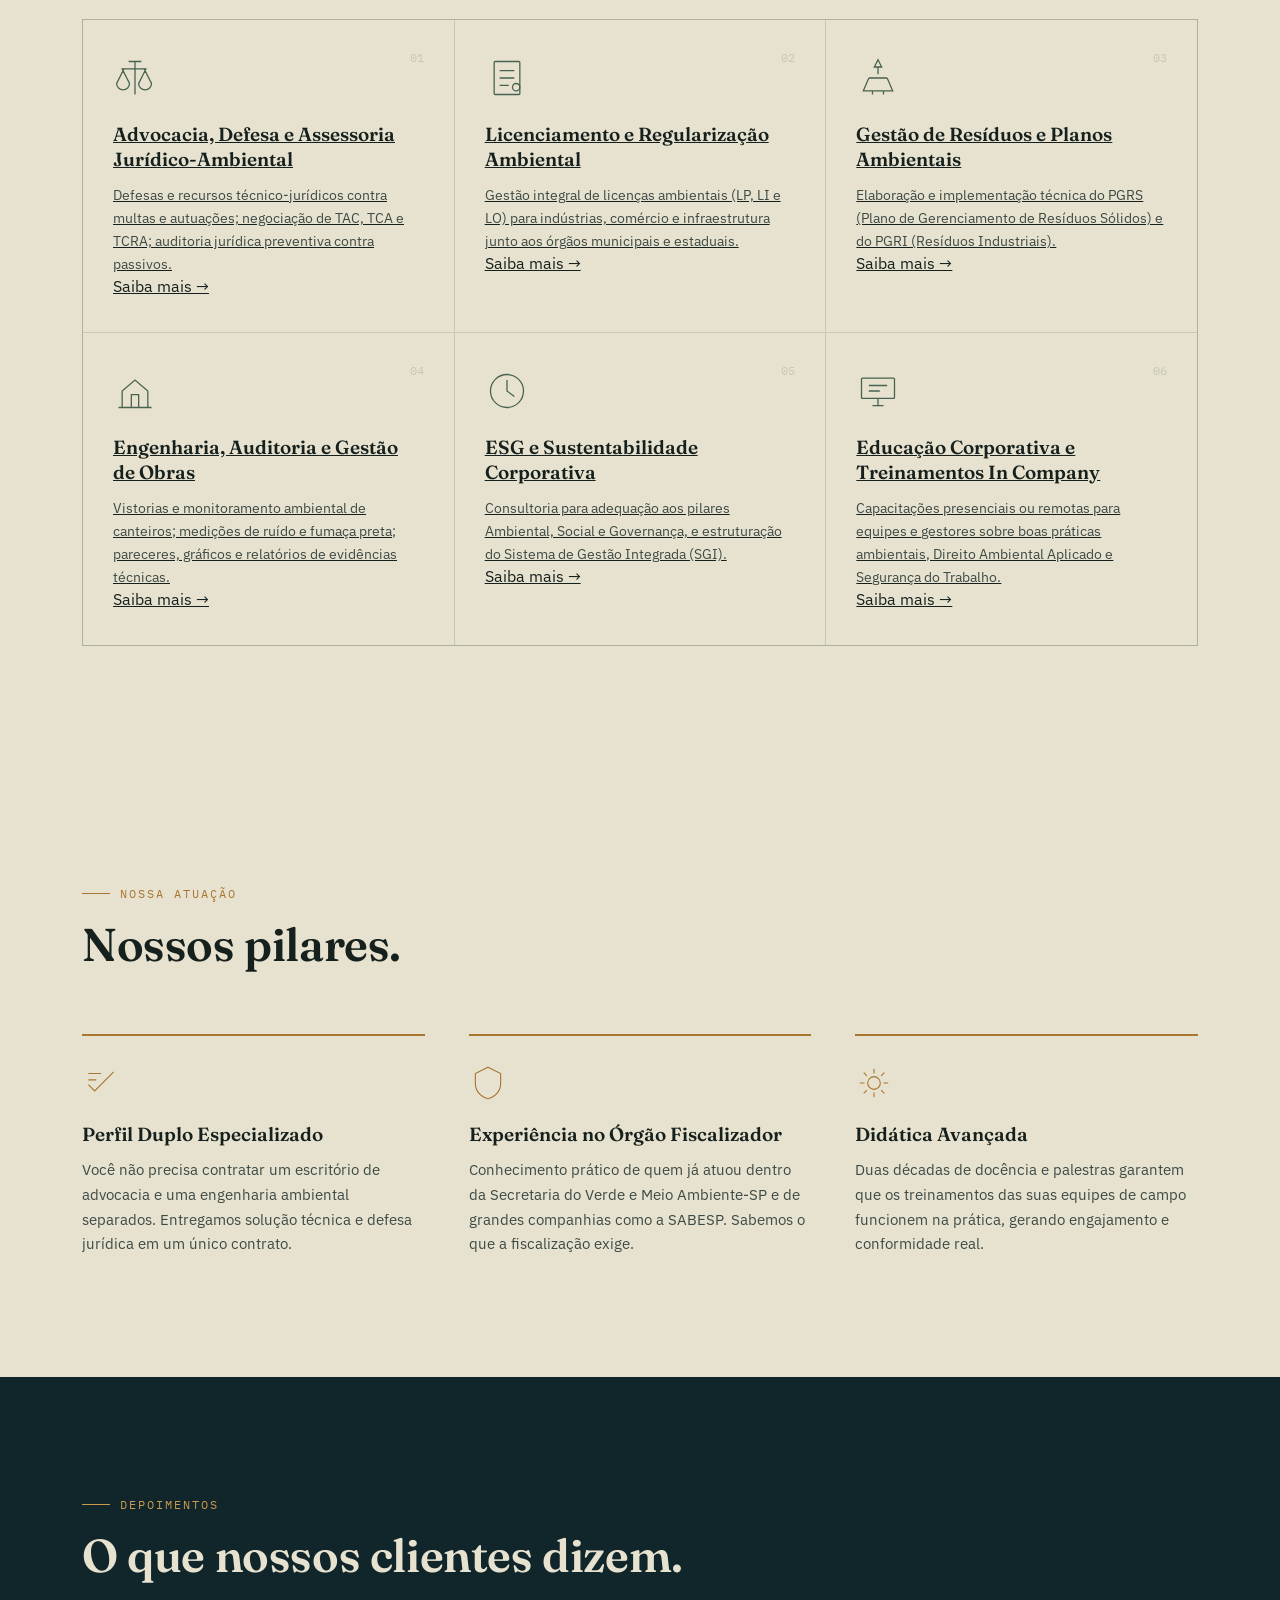
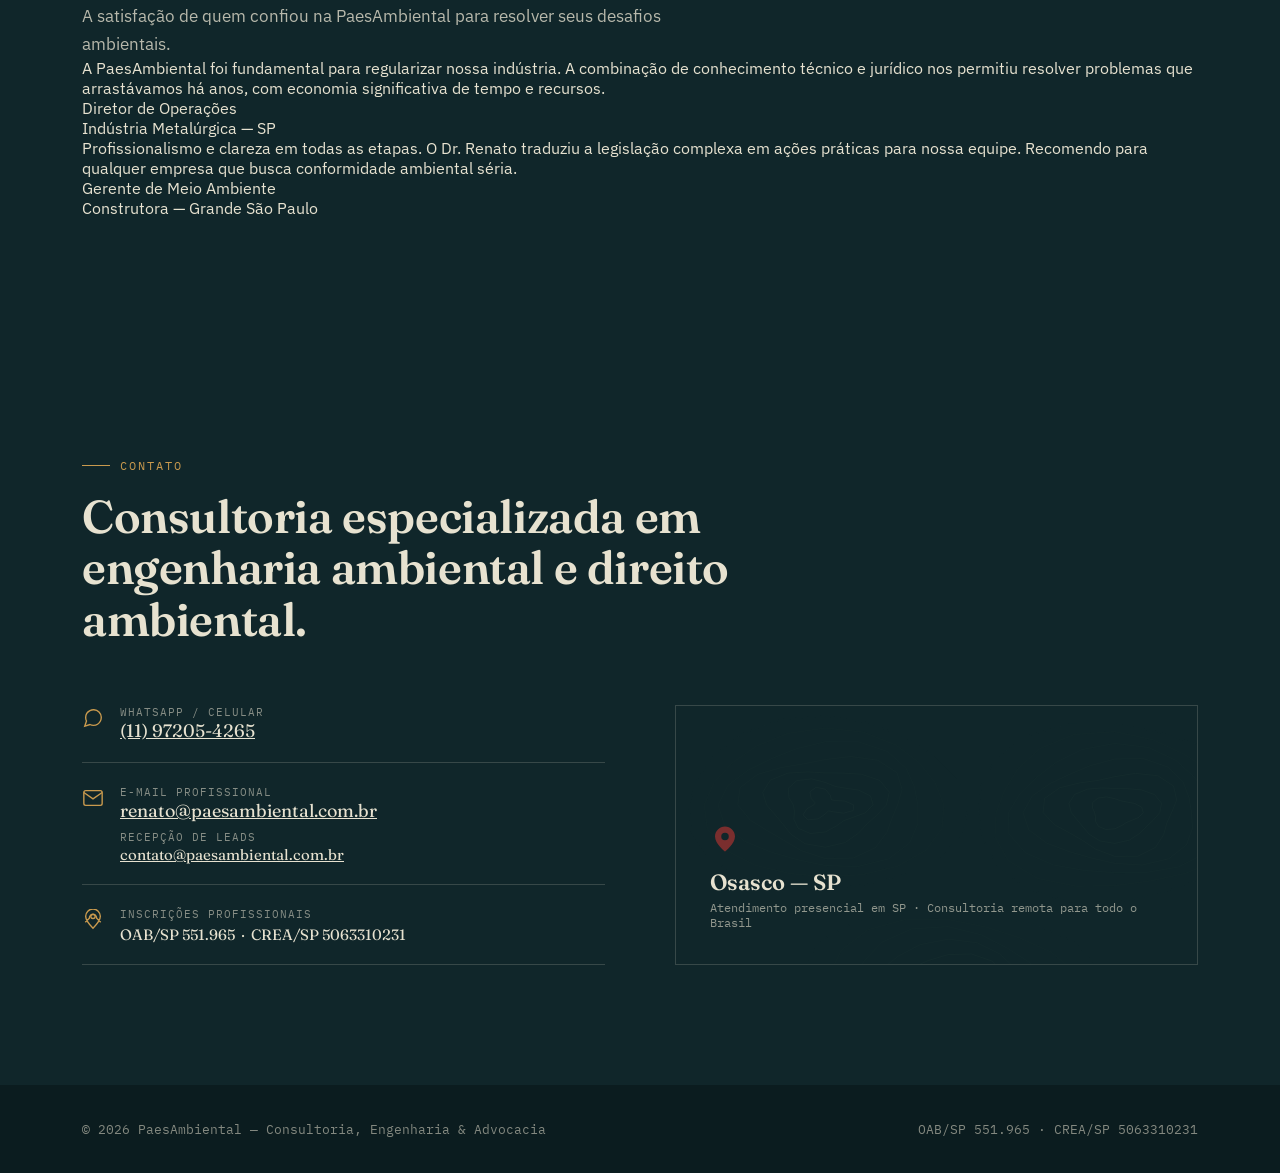
==== commit 34aa7ef0: "Atualização 31/08/2026 as 17:20" ====
--- a/index.html
+++ b/index.html
@@ -326,17 +326,14 @@
   <div class="contour-field" id="contourField"></div>
   <div class="wrap">
     <div class="eyebrow">PaesAmbiental — Consultoria, Engenharia &amp; Advocacia</div>
-    <h1 class="headline">Soluções que integram <em>engenharia ambiental</em>, gestão e <em>segurança jurídica</em>.</h1>
+    <h1 class="headline">CONSULTORIA AMBIENTAL COMPLETA, SEGURANÇA e SAÚDE no TRABALDO e SEGURANÇA JURÍDICA</h1>
     <p class="sub">Mais de 15 anos de experiência técnica e jurídica em licenciamento, auditorias, conformidade legal e mitigação de riscos para o seu negócio.</p>
     <div class="hero-actions">
-      <a class="cta-btn" href="https://wa.me/5511972054265" target="_blank" rel="noopener">Solicitar Consultoria / Defesa Legal</a>
+      <a class="cta-btn" href="https://wa.me/5511972054265" target="_blank" rel="noopener">Solicitar Consultoria.</a>
       <a class="btn-ghost" href="servicos.html">Ver Serviços</a>
     </div>
     <div class="seals-row">
-      <div class="seal">
-        <svg class="stamp-icon" viewBox="0 0 60 60" fill="none"><circle cx="30" cy="30" r="27" stroke="#7A2E2E" stroke-width="1.4"/><circle cx="30" cy="30" r="21" stroke="#7A2E2E" stroke-width="1"/><text x="30" y="26" text-anchor="middle" font-family="IBM Plex Mono" font-size="8" fill="#7A2E2E">OAB/SP</text><text x="30" y="38" text-anchor="middle" font-family="IBM Plex Mono" font-size="7" fill="#7A2E2E">551.965</text></svg>
-        <div class="seal-text"><b>Advogado</b>OAB/SP 551.965</div>
-      </div>
+     
       <div class="seal">
         <svg class="stamp-icon" viewBox="0 0 60 60" fill="none"><circle cx="30" cy="30" r="27" stroke="#7A2E2E" stroke-width="1.4"/><circle cx="30" cy="30" r="21" stroke="#7A2E2E" stroke-width="1"/><text x="30" y="26" text-anchor="middle" font-family="IBM Plex Mono" font-size="8" fill="#7A2E2E">CREA/SP</text><text x="30" y="38" text-anchor="middle" font-family="IBM Plex Mono" font-size="6.3" fill="#7A2E2E">5063310231</text></svg>
         <div class="seal-text"><b>Especialista Técnico</b>CREA/SP 5063310231</div>
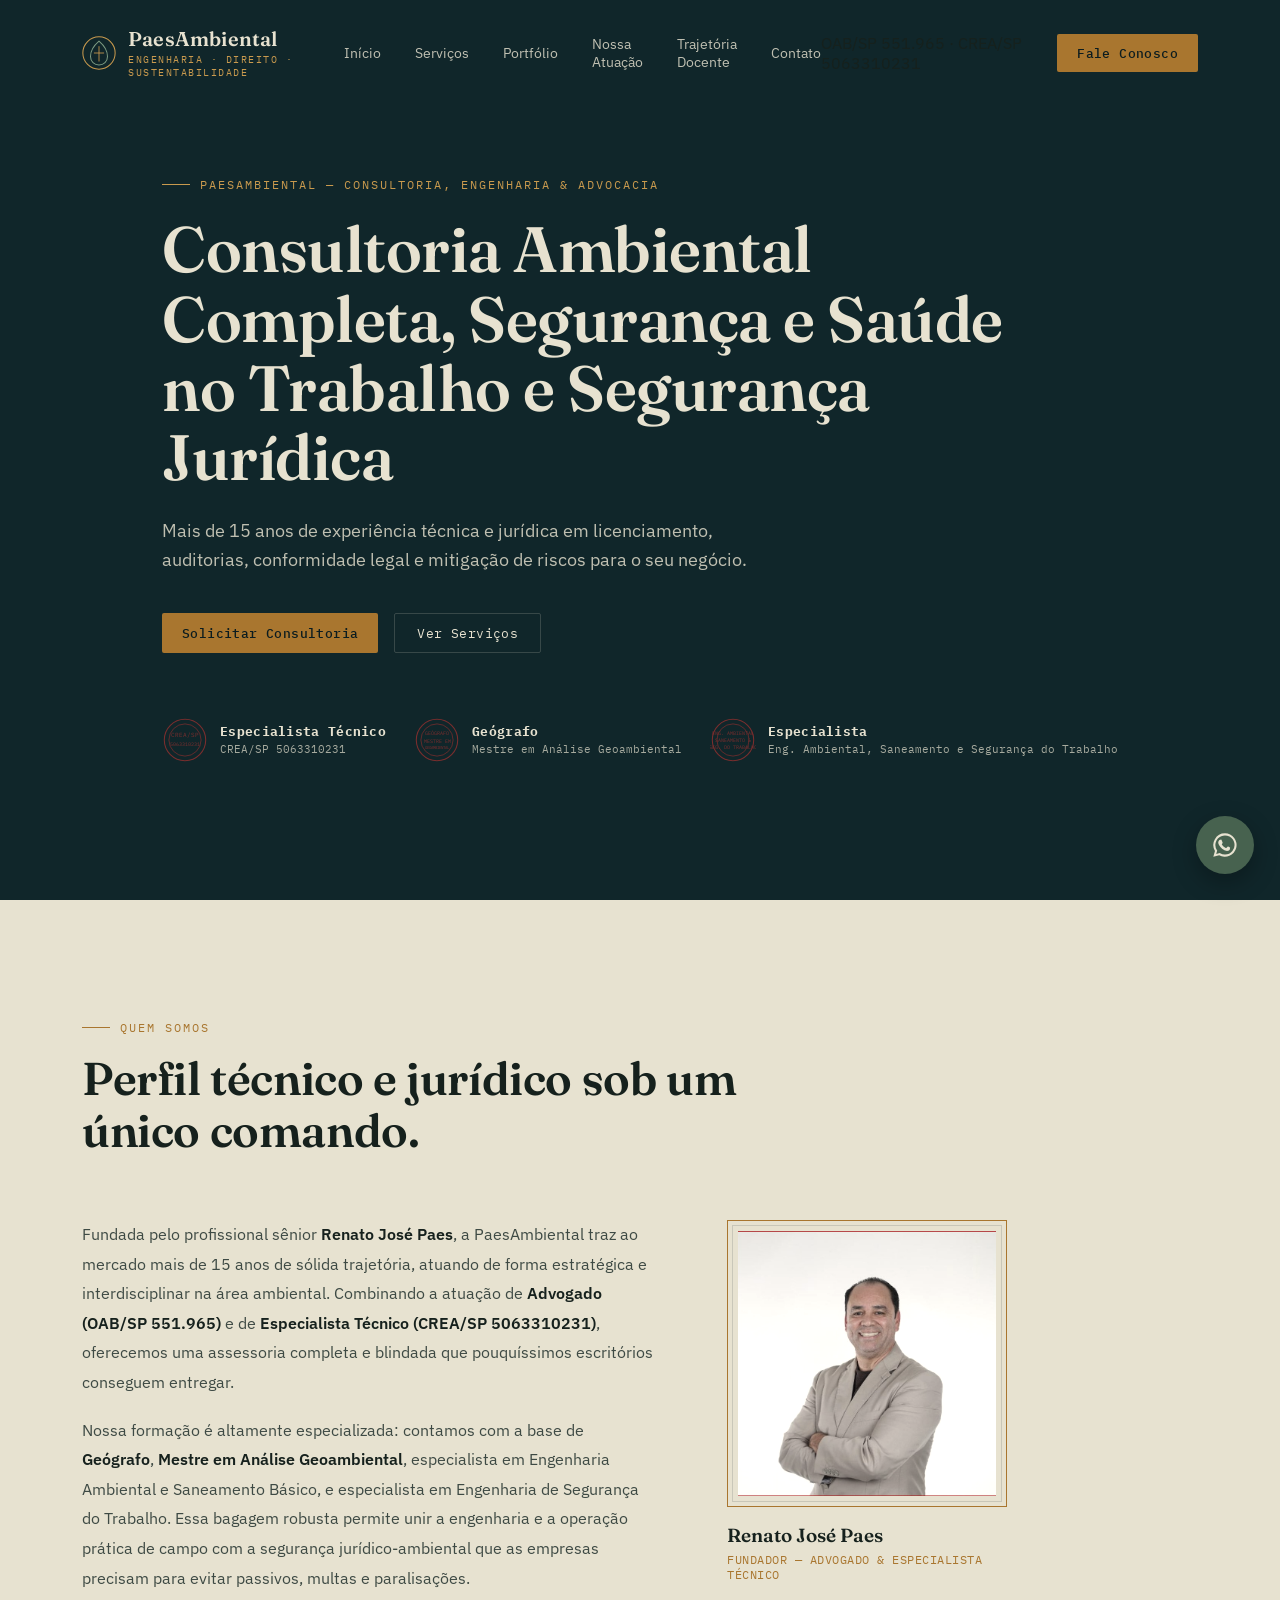
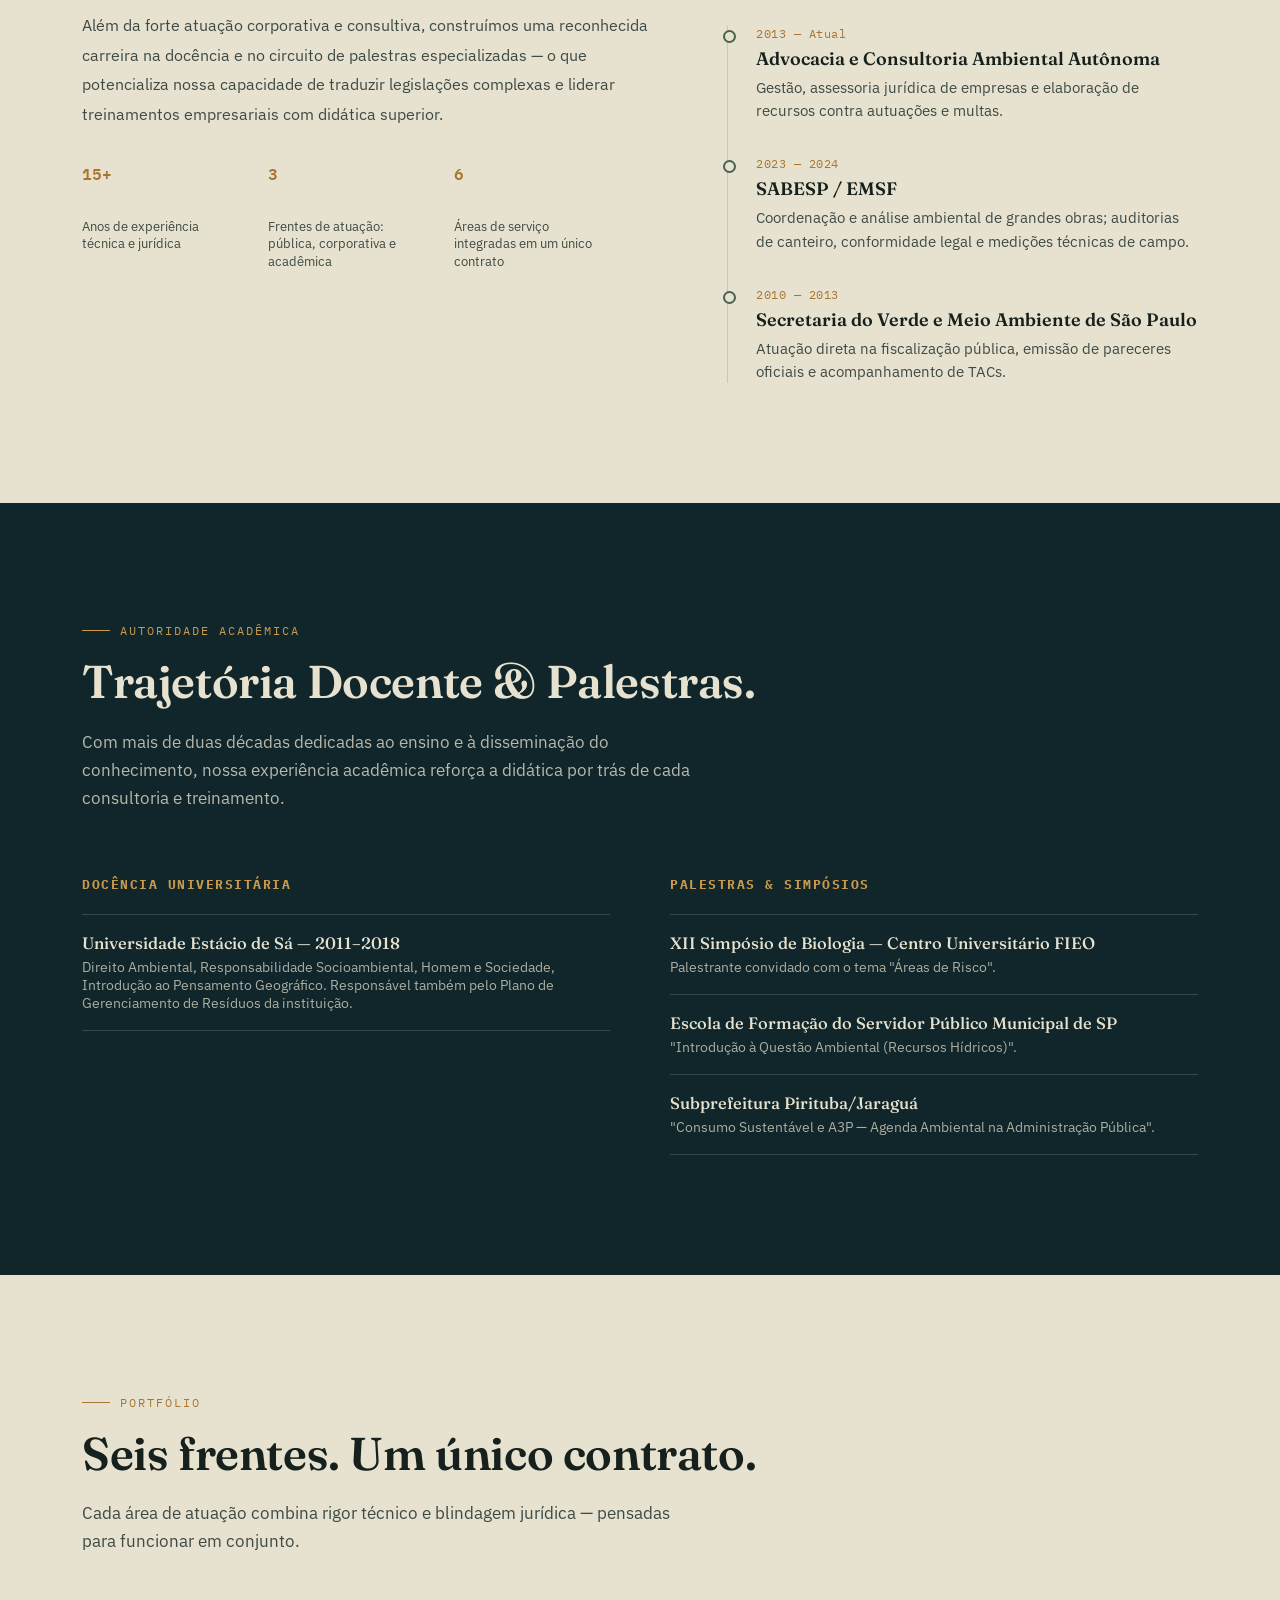
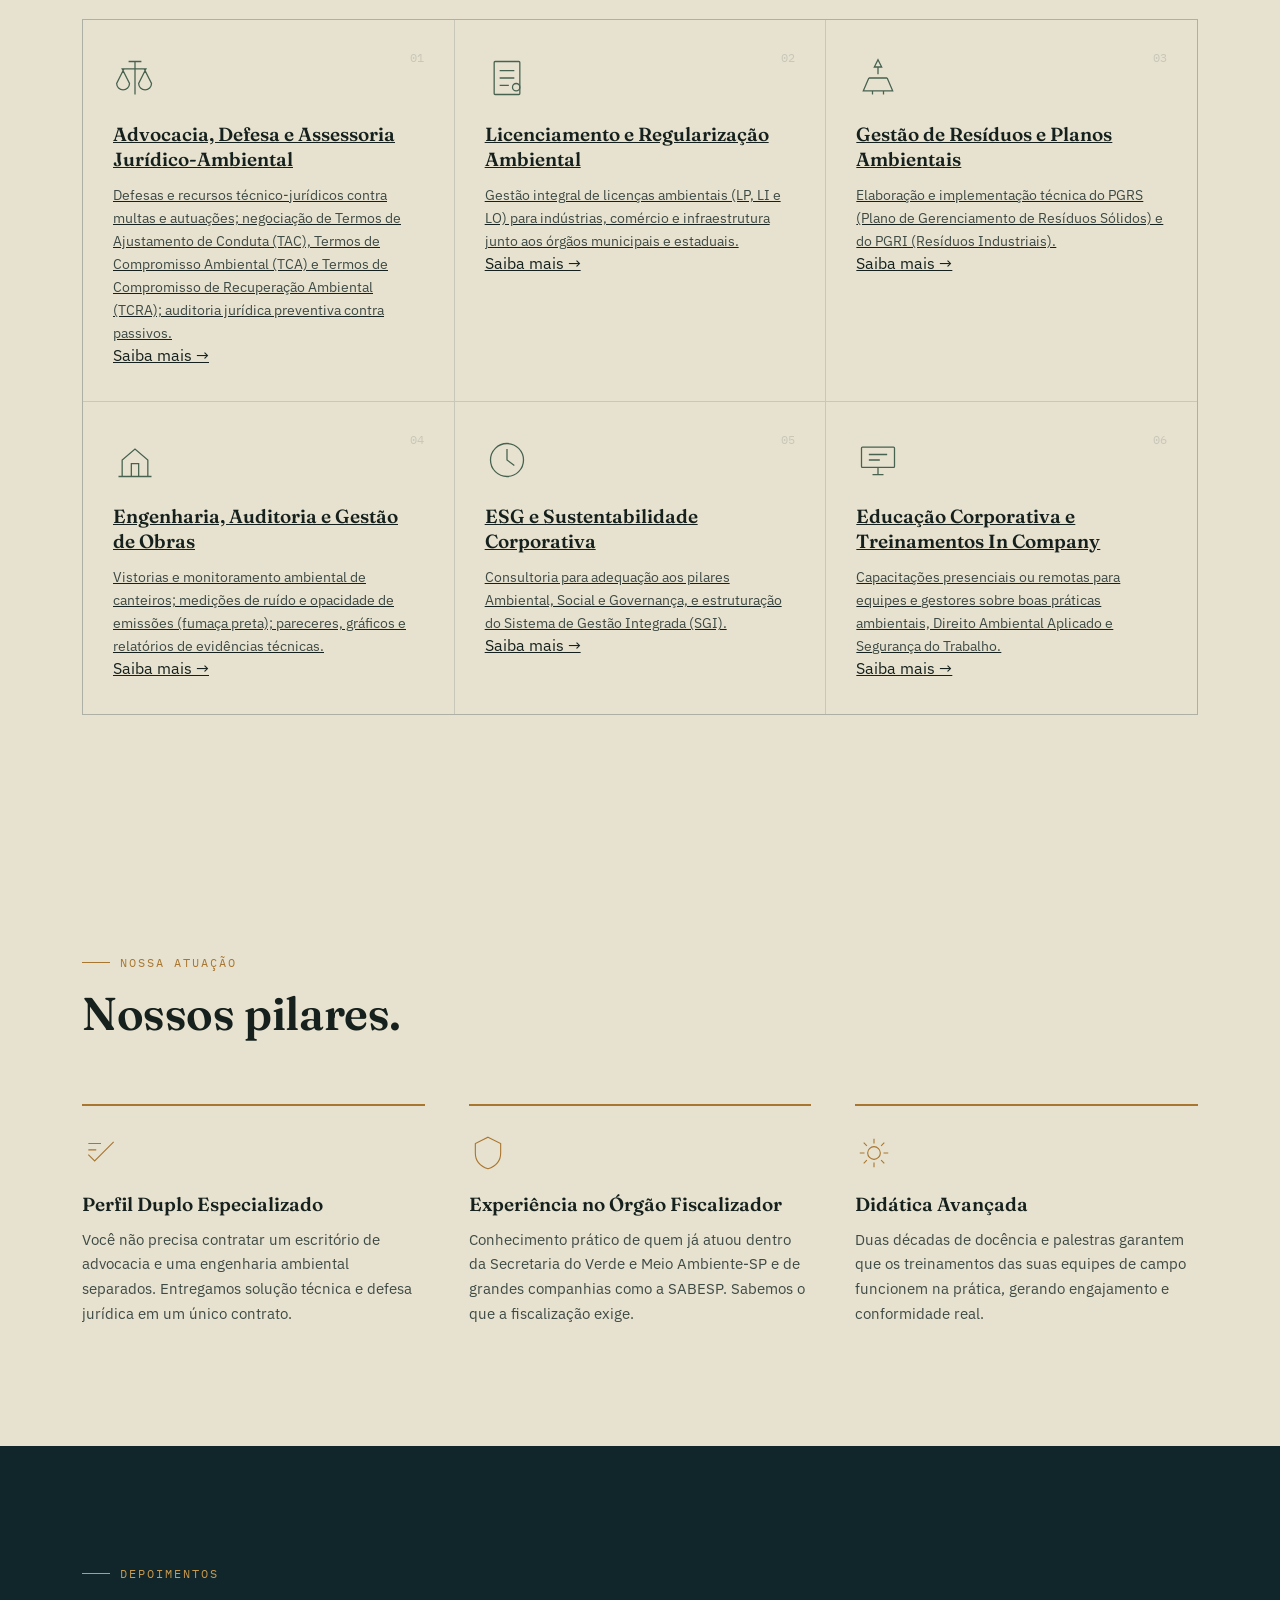
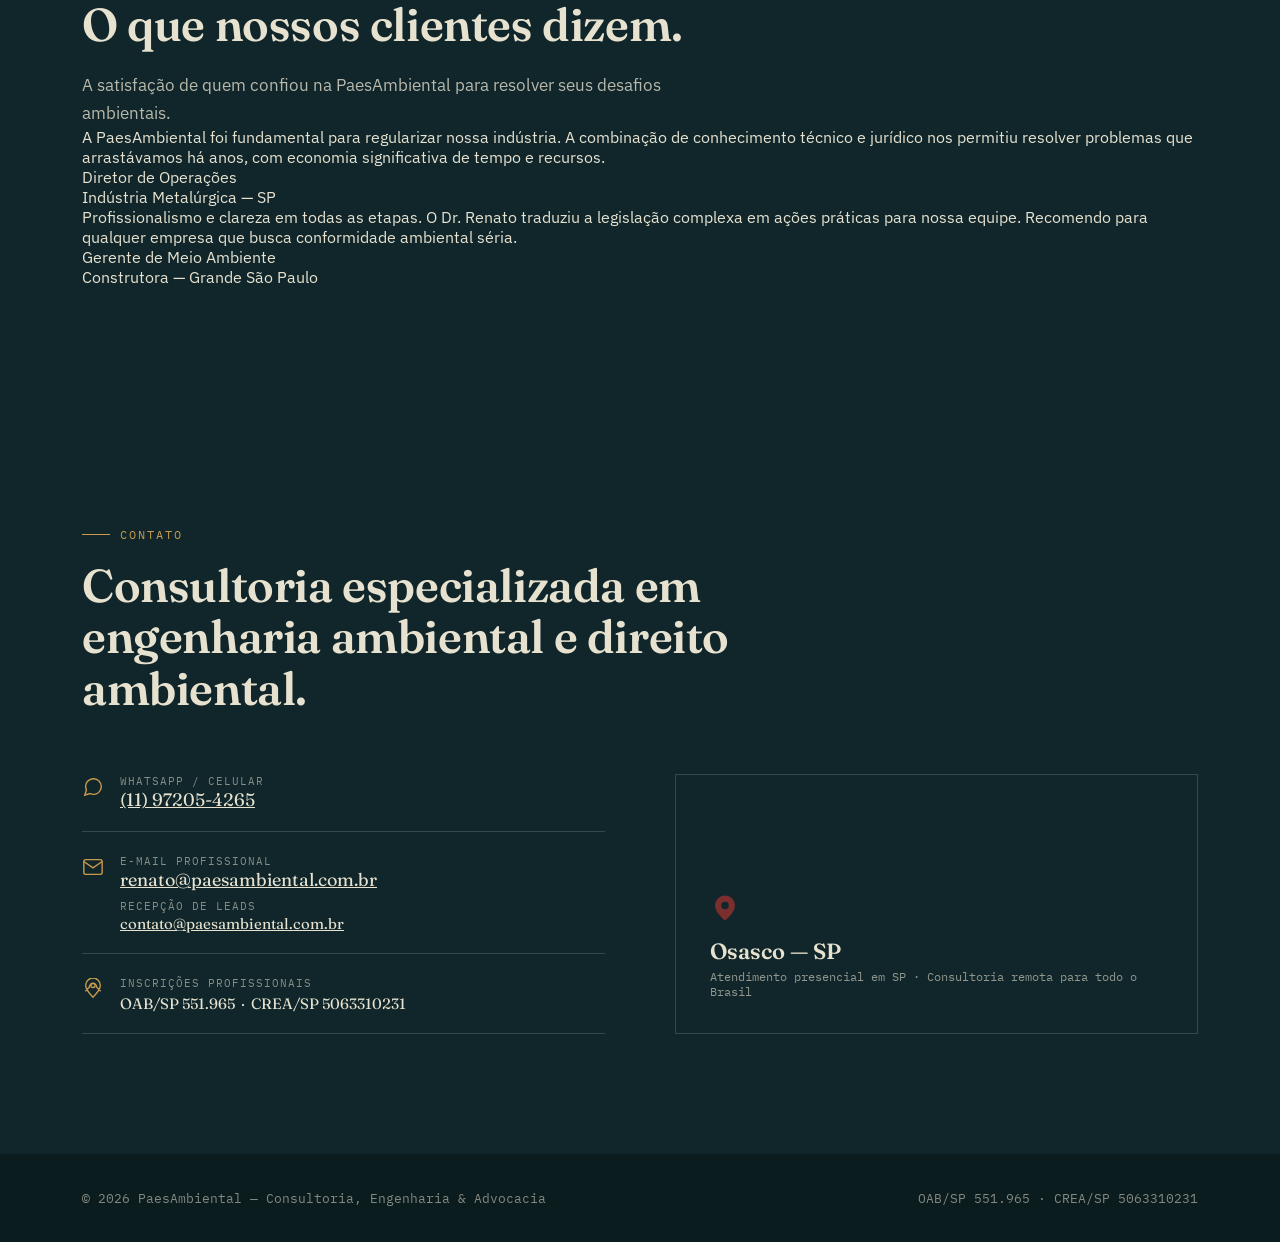
==== commit 99484a62: "atualização 02/09/2026 as 13:00" ====
--- a/index.html
+++ b/index.html
@@ -326,10 +326,10 @@
   <div class="contour-field" id="contourField"></div>
   <div class="wrap">
     <div class="eyebrow">PaesAmbiental — Consultoria, Engenharia &amp; Advocacia</div>
-    <h1 class="headline">CONSULTORIA AMBIENTAL COMPLETA, SEGURANÇA e SAÚDE no TRABALDO e SEGURANÇA JURÍDICA</h1>
+    <h1 class="headline">Consultoria Ambiental Completa, Segurança e Saúde no Trabalho e Segurança Jurídica</h1>
     <p class="sub">Mais de 15 anos de experiência técnica e jurídica em licenciamento, auditorias, conformidade legal e mitigação de riscos para o seu negócio.</p>
     <div class="hero-actions">
-      <a class="cta-btn" href="https://wa.me/5511972054265" target="_blank" rel="noopener">Solicitar Consultoria.</a>
+      <a class="cta-btn" href="https://wa.me/5511972054265" target="_blank" rel="noopener">Solicitar Consultoria</a>
       <a class="btn-ghost" href="servicos.html">Ver Serviços</a>
     </div>
     <div class="seals-row">
@@ -343,7 +343,7 @@
         <div class="seal-text"><b>Geógrafo</b>Mestre em Análise Geoambiental</div>
       </div>
       <div class="seal">
-        <svg class="stamp-icon" viewBox="0 0 60 60" fill="none"><circle cx="30" cy="30" r="27" stroke="#7A2E2E" stroke-width="1.4"/><circle cx="30" cy="30" r="21" stroke="#7A2E2E" stroke-width="1"/><text x="30" y="24" text-anchor="middle" font-family="IBM Plex Mono" font-size="6" fill="#7A2E2E">ENG. AMBIENTAL</text><text x="30" y="33" text-anchor="middle" font-family="IBM Plex Mono" font-size="6" fill="#7A2E2E">SANEAMENTO &amp;</text><text x="30" y="42" text-anchor="middle" font-family="IBM Plex Mono" font-size="6" fill="#7A2E2E">SEG. TRABALHO</text></svg>
+        <svg class="stamp-icon" viewBox="0 0 60 60" fill="none"><circle cx="30" cy="30" r="27" stroke="#7A2E2E" stroke-width="1.4"/><circle cx="30" cy="30" r="21" stroke="#7A2E2E" stroke-width="1"/><text x="30" y="24" text-anchor="middle" font-family="IBM Plex Mono" font-size="6" fill="#7A2E2E">ENG. AMBIENTAL</text><text x="30" y="33" text-anchor="middle" font-family="IBM Plex Mono" font-size="6" fill="#7A2E2E">SANEAMENTO &amp;</text><text x="30" y="42" text-anchor="middle" font-family="IBM Plex Mono" font-size="6" fill="#7A2E2E">SEG. DO TRABALHO</text></svg>
         <div class="seal-text"><b>Especialista</b>Eng. Ambiental, Saneamento e Segurança do Trabalho</div>
       </div>
     </div>
@@ -361,9 +361,9 @@
         <p>Nossa formação é altamente especializada: contamos com a base de <strong>Geógrafo</strong>, <strong>Mestre em Análise Geoambiental</strong>, especialista em Engenharia Ambiental e Saneamento Básico, e especialista em Engenharia de Segurança do Trabalho. Essa bagagem robusta permite unir a engenharia e a operação prática de campo com a segurança jurídico-ambiental que as empresas precisam para evitar passivos, multas e paralisações.</p>
         <p>Além da forte atuação corporativa e consultiva, construímos uma reconhecida carreira na docência e no circuito de palestras especializadas — o que potencializa nossa capacidade de traduzir legislações complexas e liderar treinamentos empresariais com didática superior.</p>
         <div class="stat-block">
-          <div class="stat"><div class="num"><span class="count" data-target="15">0</span><span>+</span></div><div class="label">Anos de experiência técnica e jurídica</div></div>
-          <div class="stat"><div class="num"><span class="count" data-target="3">0</span></div><div class="label">Frentes de atuação: pública, corporativa e acadêmica</div></div>
-          <div class="stat"><div class="num"><span class="count" data-target="6">0</span></div><div class="label">Áreas de serviço integradas em um único contrato</div></div>
+          <div class="stat"><div class="num"><span class="count" data-target="15">15</span><span>+</span></div><div class="label">Anos de experiência técnica e jurídica</div></div>
+          <div class="stat"><div class="num"><span class="count" data-target="3">3</span></div><div class="label">Frentes de atuação: pública, corporativa e acadêmica</div></div>
+          <div class="stat"><div class="num"><span class="count" data-target="6">6</span></div><div class="label">Áreas de serviço integradas em um único contrato</div></div>
         </div>
       </div>
       <div class="reveal">
@@ -445,7 +445,7 @@
         <span class="svc-num">01</span>
         <svg class="svc-icon" viewBox="0 0 48 48" fill="none" stroke="currentColor" stroke-width="1.4"><path d="M24 6v36M12 14l-8 16a7 7 0 0014 0l-8-16zM36 14l-8 16a7 7 0 0014 0l-8-16zM12 14h24M17 6h14"/></svg>
         <h4>Advocacia, Defesa e Assessoria Jurídico-Ambiental</h4>
-        <p>Defesas e recursos técnico-jurídicos contra multas e autuações; negociação de TAC, TCA e TCRA; auditoria jurídica preventiva contra passivos.</p>
+        <p>Defesas e recursos técnico-jurídicos contra multas e autuações; negociação de Termos de Ajustamento de Conduta (TAC), Termos de Compromisso Ambiental (TCA) e Termos de Compromisso de Recuperação Ambiental (TCRA); auditoria jurídica preventiva contra passivos.</p>
         <span class="svc-link">Saiba mais →</span>
       </a>
       <a href="servicos/licenciamento-ambiental.html" class="svc-card svc-card-link reveal">
@@ -466,7 +466,7 @@
         <span class="svc-num">04</span>
         <svg class="svc-icon" viewBox="0 0 48 48" fill="none" stroke="currentColor" stroke-width="1.4"><path d="M6 42h36M10 42V24l14-12 14 12v18M20 42V28h8v14"/></svg>
         <h4>Engenharia, Auditoria e Gestão de Obras</h4>
-        <p>Vistorias e monitoramento ambiental de canteiros; medições de ruído e fumaça preta; pareceres, gráficos e relatórios de evidências técnicas.</p>
+        <p>Vistorias e monitoramento ambiental de canteiros; medições de ruído e opacidade de emissões (fumaça preta); pareceres, gráficos e relatórios de evidências técnicas.</p>
         <span class="svc-link">Saiba mais →</span>
       </a>
       <a href="servicos/esg-e-sustentabilidade.html" class="svc-card svc-card-link reveal">
@@ -589,7 +589,7 @@
   </div>
 </footer>
 
-<a class="float-wa" href="https://wa.me/5511972054265?text=Ol%C3%A1!%20Gostaria%20de%20saber%20mais%20sobre%20a%20consultoria%20da%20PaesAmbiental." target="_blank" rel="noopener" aria-label="Falar no WhatsApp">
+<a class="float-wa" href="https://wa.me/5511972054265?text=Ol%C3%A1!%20Gostaria%20de%20saber%20mais%20sobre%20a%20consultoria%20da%20PaesAmbiental." target="_blank" rel="noopener" aria-label="Falar com a PaesAmbiental pelo WhatsApp" title="Falar com a PaesAmbiental pelo WhatsApp">
   <svg viewBox="0 0 24 24" fill="currentColor"><path d="M12 2a10 10 0 00-8.6 15.1L2 22l5-1.3A10 10 0 1012 2zm0 18.2a8.2 8.2 0 01-4.2-1.1l-.3-.2-3 .8.8-2.9-.2-.3A8.2 8.2 0 1112 20.2zm4.5-6.1c-.2-.1-1.5-.7-1.7-.8-.2-.1-.4-.1-.6.1s-.7.8-.9 1c-.2.2-.3.2-.6.1a6.7 6.7 0 01-2-1.2 7.4 7.4 0 01-1.4-1.7c-.1-.2 0-.4.1-.5l.4-.5c.1-.1.2-.3.2-.4s0-.3-.1-.4-.6-1.5-.9-2c-.2-.5-.4-.4-.6-.4h-.5a1 1 0 00-.7.3 3 3 0 00-1 2.2c0 1.3.9 2.6 1.1 2.8s1.7 2.7 4.2 3.7a14 14 0 001.4.5 3.4 3.4 0 001.5.1c.5-.1 1.5-.6 1.7-1.2s.2-1.1.2-1.2-.2-.2-.4-.3z"/></svg>
 </a>
 
@@ -659,7 +659,8 @@
           d += (a===0?'M':'L') + x.toFixed(1) + ',' + y.toFixed(1) + ' ';
         }
         d += 'Z';
-        svg += `<path d="${d}" class="contour-line" style="stroke:${strokeColor};opacity:${0.5 - i*0.055}"/>`;
+        const colorClass = strokeColor === '#7C9B82' ? 'contour-line-light' : 'contour-line-dark';
+        svg += `<path d="${d}" class="contour-line ${colorClass} contour-line-level-${i}"/>`;
       }
     });
     svg += '</svg>';
